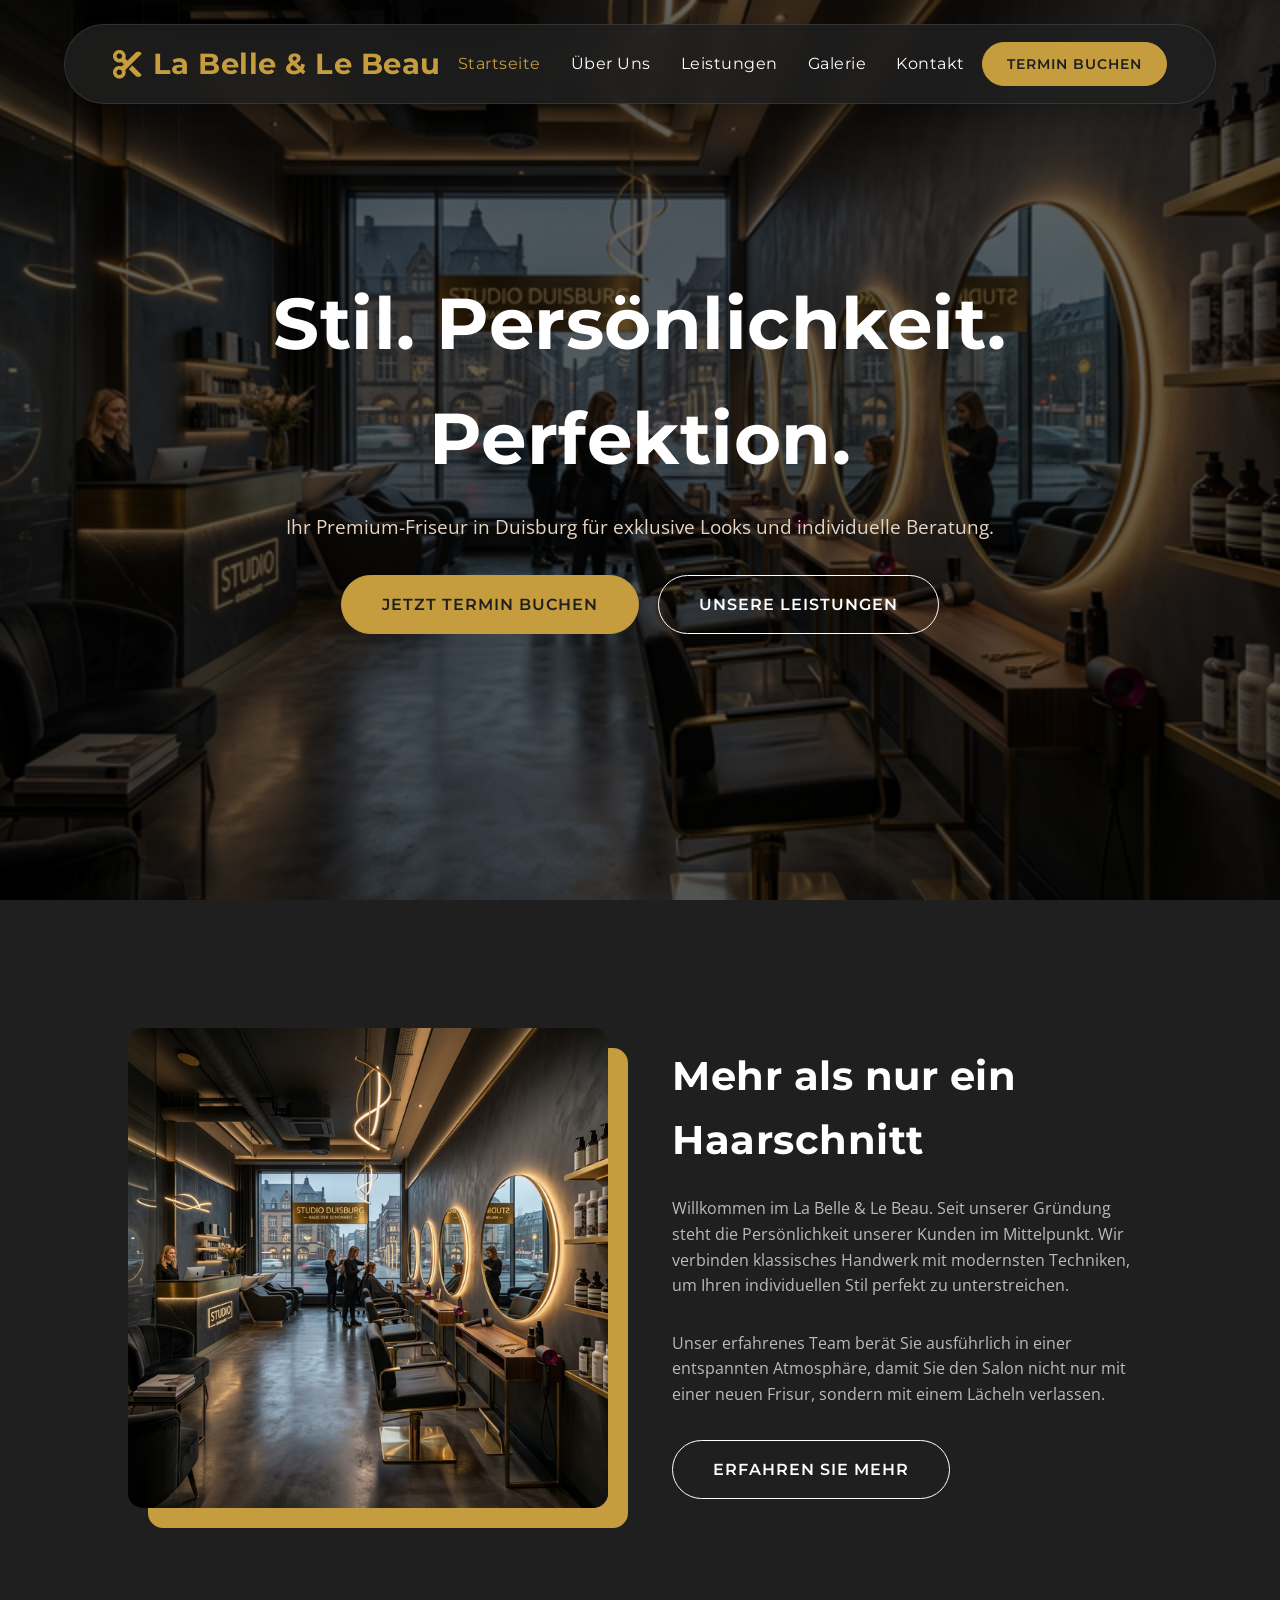
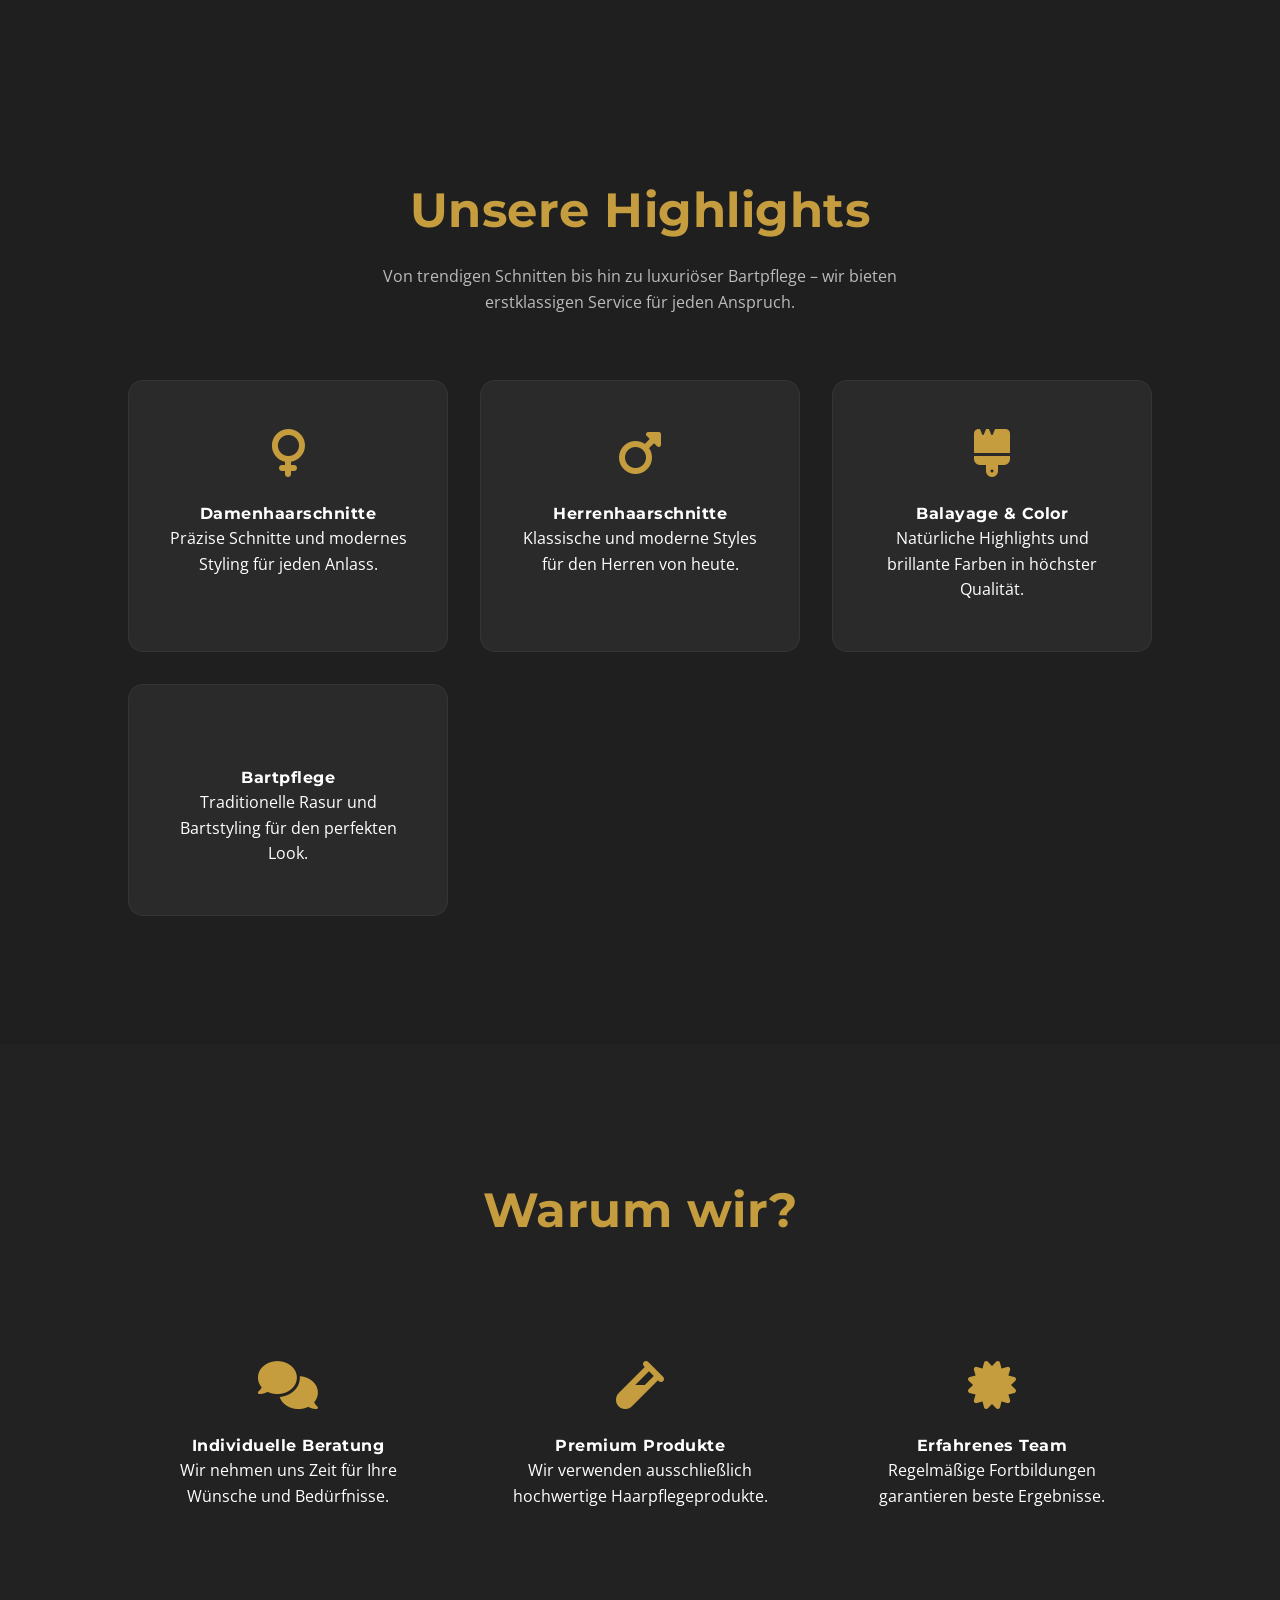
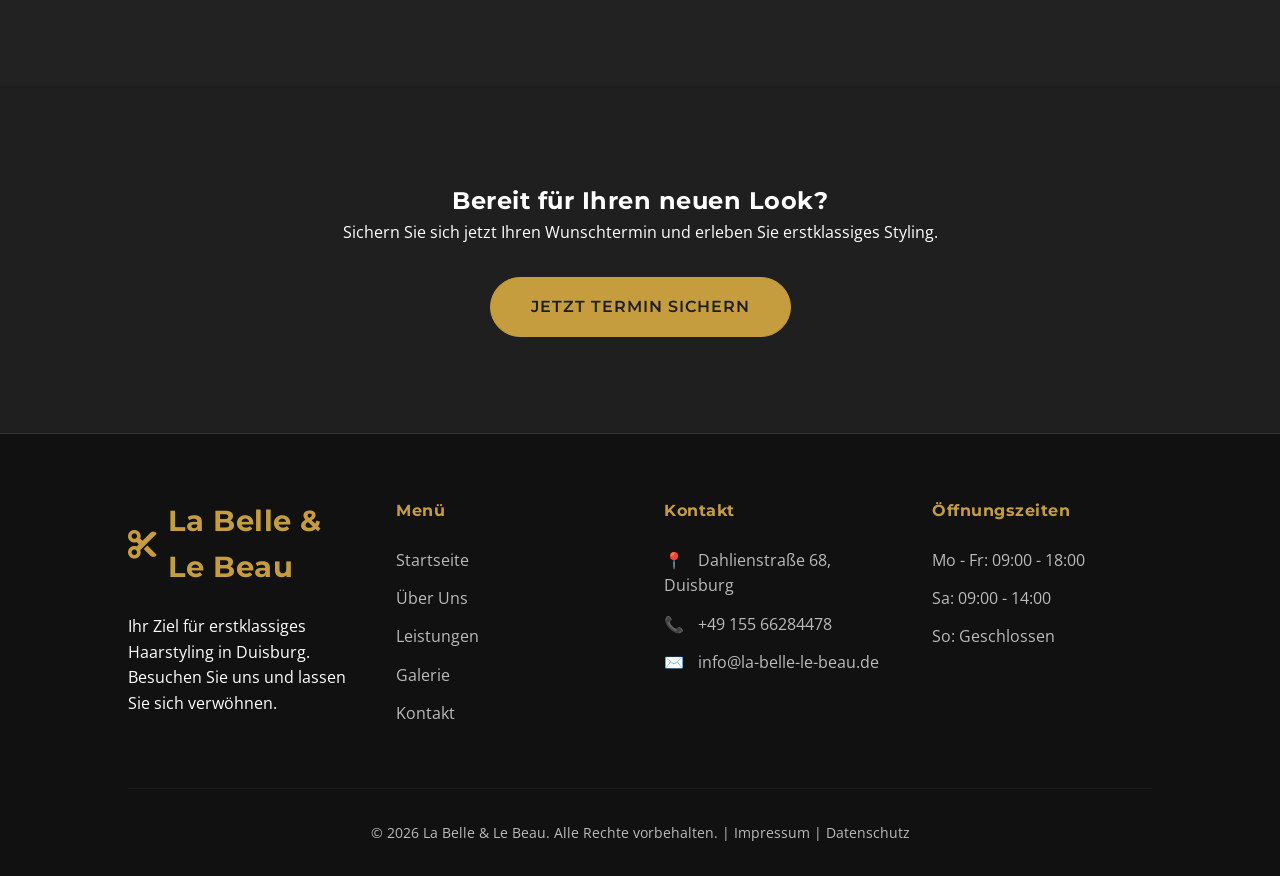
==== index.html @ 591a9e92 "Refactor: Update footer styling with golden emojis and site-wide consistency" ====
<!DOCTYPE html>
<html lang="de">

<head>
    <meta charset="UTF-8">
    <meta name="viewport" content="width=device-width, initial-scale=1.0">
    <meta name="description"
        content="Stilvoller Friseursalon in Duisburg. Damenhaarschnitte, Herrenstyling, Balayage und mehr. Vereinbaren Sie jetzt Ihren Termin!">
    <title>La Belle & Le Beau - Stil. Persönlichkeit. Perfektion. | Duisburg</title>

    <!-- Fonts -->
    <link rel="preconnect" href="https://fonts.googleapis.com">
    <link rel="preconnect" href="https://fonts.gstatic.com" crossorigin>
    <link
        href="https://fonts.googleapis.com/css2?family=Montserrat:wght@600;700&family=Open+Sans:wght@300;400;600&family=Playfair+Display:wght@700&display=swap"
        rel="stylesheet">

    <!-- Icons -->
    <link rel="stylesheet" href="https://cdnjs.cloudflare.com/ajax/libs/font-awesome/6.4.0/css/all.min.css">

    <!-- Styles -->
    <link rel="stylesheet" href="css/styles.css">
</head>

<body>

    <header>
        <div class="logo">
            <i class="fas fa-scissors"></i>
            <span>La Belle & Le Beau</span>
        </div>
        <nav>
            <ul>
                <li><a href="index.html" class="nav-link active">Startseite</a></li>
                <li><a href="ueber-uns.html" class="nav-link">Über Uns</a></li>
                <li><a href="leistungen.html" class="nav-link">Leistungen</a></li>
                <li><a href="galerie.html" class="nav-link">Galerie</a></li>
                <li><a href="kontakt.html" class="nav-link">Kontakt</a></li>
            </ul>
        </nav>
        <a href="kontakt.html" class="btn btn-gold" style="padding: 0.6rem 1.5rem; font-size: 0.9rem;">Termin buchen</a>
    </header>

    <main>
        <!-- Hero Section -->
        <section class="hero">
            <div class="hero-content">
                <h1>Stil. Persönlichkeit. Perfektion.</h1>
                <p>Ihr Premium-Friseur in Duisburg für exklusive Looks und individuelle Beratung.</p>
                <div class="hero-btns">
                    <a href="kontakt.html" class="btn btn-gold">Jetzt Termin buchen</a>
                    <a href="leistungen.html" class="btn btn-outline">Unsere Leistungen</a>
                </div>
            </div>
        </section>

        <!-- About Teaser -->
        <section class="about-section">
            <div class="about-teaser">
                <div class="about-img">
                    <img src="images/hero.png" alt="Salon Ambiente">
                </div>
                <div class="about-text">
                    <h3>Mehr als nur ein Haarschnitt</h3>
                    <p>Willkommen im La Belle & Le Beau. Seit unserer Gründung steht die Persönlichkeit unserer Kunden
                        im Mittelpunkt. Wir verbinden klassisches Handwerk mit modernsten Techniken, um Ihren
                        individuellen Stil perfekt zu unterstreichen.</p>
                    <p>Unser erfahrenes Team berät Sie ausführlich in einer entspannten Atmosphäre, damit Sie den Salon
                        nicht nur mit einer neuen Frisur, sondern mit einem Lächeln verlassen.</p>
                    <a href="ueber-uns.html" class="btn btn-outline" style="margin-left: 0;">Erfahren Sie mehr</a>
                </div>
            </div>
        </section>

        <!-- Highlights Section -->
        <section class="highlights">
            <div class="section-header">
                <h2>Unsere Highlights</h2>
                <p>Von trendigen Schnitten bis hin zu luxuriöser Bartpflege – wir bieten erstklassigen Service für jeden
                    Anspruch.</p>
            </div>
            <div class="highlights-grid">
                <div class="highlight-card">
                    <i class="fas fa-venus"></i>
                    <h4>Damenhaarschnitte</h4>
                    <p>Präzise Schnitte und modernes Styling für jeden Anlass.</p>
                </div>
                <div class="highlight-card">
                    <i class="fas fa-mars"></i>
                    <h4>Herrenhaarschnitte</h4>
                    <p>Klassische und moderne Styles für den Herren von heute.</p>
                </div>
                <div class="highlight-card">
                    <i class="fas fa-brush"></i>
                    <h4>Balayage & Color</h4>
                    <p>Natürliche Highlights und brillante Farben in höchster Qualität.</p>
                </div>
                <div class="highlight-card">
                    <i class="fas fa-razor"></i>
                    <h4>Bartpflege</h4>
                    <p>Traditionelle Rasur und Bartstyling für den perfekten Look.</p>
                </div>
            </div>
        </section>

        <!-- Why Us -->
        <section class="why-us" style="background-color: #222;">
            <div class="section-header">
                <h2>Warum wir?</h2>
            </div>
            <div class="highlights-grid">
                <div class="highlight-card" style="background: transparent; border: none;">
                    <i class="fas fa-comments"></i>
                    <h4>Individuelle Beratung</h4>
                    <p>Wir nehmen uns Zeit für Ihre Wünsche und Bedürfnisse.</p>
                </div>
                <div class="highlight-card" style="background: transparent; border: none;">
                    <i class="fas fa-vial"></i>
                    <h4>Premium Produkte</h4>
                    <p>Wir verwenden ausschließlich hochwertige Haarpflegeprodukte.</p>
                </div>
                <div class="highlight-card" style="background: transparent; border: none;">
                    <i class="fas fa-certificate"></i>
                    <h4>Erfahrenes Team</h4>
                    <p>Regelmäßige Fortbildungen garantieren beste Ergebnisse.</p>
                </div>
            </div>
        </section>

        <!-- CTA Section -->
        <section class="cta-section">
            <h2>Bereit für Ihren neuen Look?</h2>
            <p style="margin-bottom: 2rem;">Sichern Sie sich jetzt Ihren Wunschtermin und erleben Sie erstklassiges
                Styling.</p>
            <a href="kontakt.html" class="btn btn-gold">Jetzt Termin sichern</a>
        </section>
    </main>

    <footer>
        <div class="footer-content">
            <div class="footer-col">
                <div class="logo" style="margin-bottom: 1.5rem;">
                    <i class="fas fa-scissors"></i>
                    <span>La Belle & Le Beau</span>
                </div>
                <p>Ihr Ziel für erstklassiges Haarstyling in Duisburg. Besuchen Sie uns und lassen Sie sich verwöhnen.
                </p>
            </div>
            <div class="footer-col">
                <h4>Menü</h4>
                <ul>
                    <li><a href="index.html">Startseite</a></li>
                    <li><a href="ueber-uns.html">Über Uns</a></li>
                    <li><a href="leistungen.html">Leistungen</a></li>
                    <li><a href="galerie.html">Galerie</a></li>
                    <li><a href="kontakt.html">Kontakt</a></li>
                </ul>
            </div>
            <div class="footer-col">
                <h4>Kontakt</h4>
                <ul>
                    <li><span style="color: var(--accent-gold); margin-right: 10px;">📍</span> Dahlienstraße 68,
                        Duisburg</li>
                    <li><span style="color: var(--accent-gold); margin-right: 10px;">📞</span> +49 155 66284478</li>
                    <li><span style="color: var(--accent-gold); margin-right: 10px;">✉️</span> info@la-belle-le-beau.de
                    </li>
                </ul>
            </div>
            <div class="footer-col">
                <h4>Öffnungszeiten</h4>
                <ul>
                    <li>Mo - Fr: 09:00 - 18:00</li>
                    <li>Sa: 09:00 - 14:00</li>
                    <li>So: Geschlossen</li>
                </ul>
            </div>
        </div>
        <div class="footer-bottom">
            <p>&copy; 2026 La Belle & Le Beau. Alle Rechte vorbehalten. | <a href="impressum.html">Impressum</a> | <a
                    href="datenschutz.html">Datenschutz</a></p>
        </div>
    </footer>

</body>

</html>
---- css/styles.css ----
@import url('https://fonts.googleapis.com/css2?family=Montserrat:wght@600;700&family=Open+Sans:wght@300;400;600&family=Playfair+Display:wght@700&display=swap');

:root {
    --primary-bg: #1f1f1f;
    --card-bg: #2a2a2a;
    --accent-gold: #c59d3f;
    --accent-gold-light: #e6d5c3;
    --gold-gradient: linear-gradient(135deg, #c59d3f, #e6d5c3);
    --text-white: #ffffff;
    --text-beige: #e6d5c3;
    --text-dark: #1f1f1f;
    --text-gray: #bbb;
    --serif-font: 'Playfair Display', serif;
    --sans-font: 'Montserrat', sans-serif;
    --body-font: 'Open Sans', sans-serif;
    --transition: all 0.35s ease;
}

body {
    font-family: var(--body-font);
    background-color: var(--primary-bg);
    color: var(--text-white);
    line-height: 1.6;
    overflow-x: hidden;
}

.highlight {
    color: var(--accent-gold);
}

h1,
h2,
h3,
h4,
.nav-link,
.btn,
.logo {
    font-family: var(--sans-font);
    letter-spacing: 0.5px;
}

* {
    margin: 0;
    padding: 0;
    box-sizing: border-box;
}

a {
    text-decoration: none;
    color: inherit;
    transition: var(--transition);
}

ul {
    list-style: none;
}

/* Header & Nav */
header {
    position: fixed;
    top: 1.5rem;
    left: 50%;
    transform: translateX(-50%);
    width: 90%;
    max-width: 1200px;
    background: rgba(31, 31, 31, 0.85);
    backdrop-filter: blur(12px);
    -webkit-backdrop-filter: blur(12px);
    padding: 1rem 3rem;
    border-radius: 100px;
    display: flex;
    justify-content: space-between;
    align-items: center;
    z-index: 1000;
    border: 1px solid rgba(255, 255, 255, 0.1);
    box-shadow: 0 10px 30px rgba(0, 0, 0, 0.3);
    transition: var(--transition);
}

.logo {
    font-size: 1.8rem;
    font-weight: 700;
    color: var(--accent-gold);
    display: flex;
    align-items: center;
    gap: 10px;
}

nav ul {
    display: flex;
    gap: 30px;
}

nav ul li a:hover {
    color: var(--accent-gold);
}

.nav-link.active {
    color: var(--accent-gold);
}

/* Hero Section */
.hero {
    height: 100vh;
    background: linear-gradient(rgba(0, 0, 0, 0.6), rgba(0, 0, 0, 0.6)), url('../images/hero.png');
    background-size: cover;
    background-position: center;
    display: flex;
    align-items: center;
    justify-content: center;
    text-align: center;
    padding: 0 5%;
}

.hero-content h1 {
    font-size: 4.5rem;
    margin-bottom: 1rem;
    animation: fadeInUp 1s ease;
}

.hero-content p {
    font-size: 1.2rem;
    color: var(--accent-gold-light);
    margin-bottom: 2rem;
    animation: fadeInUp 1.2s ease;
}

.btn {
    display: inline-block;
    padding: 1rem 2.5rem;
    border-radius: 50px;
    font-weight: 600;
    text-transform: uppercase;
    letter-spacing: 1px;
    cursor: pointer;
    transition: var(--transition);
}

.btn-gold {
    background-color: var(--accent-gold);
    color: var(--primary-bg);
    border: 1px solid var(--accent-gold);
}

.btn-gold:hover {
    background-color: transparent;
    color: var(--accent-gold);
}

.btn-outline {
    border: 1px solid var(--text-white);
    color: var(--text-white);
    margin-left: 15px;
}

.btn-outline:hover {
    border-color: var(--accent-gold);
    color: var(--accent-gold);
}

/* Section General */
section {
    padding: 8rem 10%;
}

.section-header {
    text-align: center;
    margin-bottom: 4rem;
}

.section-header h2 {
    font-size: 3rem;
    color: var(--accent-gold);
    margin-bottom: 1rem;
}

.section-header p {
    color: var(--text-gray);
    max-width: 600px;
    margin: 0 auto;
}

/* About Teaser */
.about-teaser {
    display: flex;
    gap: 4rem;
    align-items: center;
}

.about-text {
    flex: 1;
}

.about-text h3 {
    font-size: 2.5rem;
    margin-bottom: 1.5rem;
}

.about-text p {
    color: var(--text-gray);
    margin-bottom: 2rem;
}

.about-img {
    flex: 1;
    position: relative;
}

.about-img img {
    width: 100%;
    border-radius: 15px;
    box-shadow: 20px 20px 0 var(--accent-gold);
}

/* Highlights Grid */
.highlights-grid {
    display: grid;
    grid-template-columns: repeat(auto-fit, minmax(250px, 1fr));
    gap: 2rem;
}

.highlight-card {
    background: var(--card-bg);
    padding: 3rem 2rem;
    text-align: center;
    border-radius: 15px;
    border: 1px solid rgba(255, 255, 255, 0.05);
    transition: var(--transition);
}

.highlight-card:hover {
    border-color: var(--accent-gold);
    transform: translateY(-10px);
}

.highlight-card i {
    font-size: 3rem;
    color: var(--accent-gold);
    margin-bottom: 1.5rem;
}

/* CTA Section */
.cta-section {
    background: linear-gradient(rgba(0, 0, 0, 0.7), rgba(0, 0, 0, 0.7)), url('../images/cta-bg.png');
    background-attachment: fixed;
    background-size: cover;
    background-position: center;
    text-align: center;
    padding: 6rem 10%;
}

/* Footer */
footer {
    padding: 4rem 10% 2rem;
    background-color: #111;
    border-top: 1px solid #333;
}

.footer-content {
    display: grid;
    grid-template-columns: repeat(auto-fit, minmax(200px, 1fr));
    gap: 3rem;
    margin-bottom: 3rem;
}

.footer-col h4 {
    color: var(--accent-gold);
    margin-bottom: 1.5rem;
}

.footer-col ul li {
    margin-bottom: 0.8rem;
    color: var(--text-gray);
}

.footer-bottom {
    text-align: center;
    padding-top: 2rem;
    border-top: 1px solid rgba(255, 255, 255, 0.05);
    color: var(--text-gray);
    font-size: 0.9rem;
}

/* Team Section */
.team-grid {
    display: grid;
    grid-template-columns: repeat(3, 1fr);
    gap: 3rem;
    margin-top: 3rem;
}

.team-card {
    text-align: center;
}

.team-card img {
    width: 250px;
    height: 250px;
    object-fit: cover;
    border-radius: 50%;
    border: 3px solid var(--accent-gold);
    margin-bottom: 1.5rem;
    transition: var(--transition);
}

.team-card:hover img {
    transform: scale(1.05);
}

.team-card h4 {
    font-size: 1.5rem;
    margin-bottom: 0.5rem;
}

.team-card p {
    color: var(--accent-gold);
    font-weight: 600;
    margin-bottom: 1rem;
}

/* Services & Pricing */
.services-container {
    display: flex;
    flex-direction: column;
    gap: 4rem;
}

.service-category {
    padding: 3rem;
    border-radius: 20px;
    background: transparent;
}

.category-title {
    display: flex;
    align-items: center;
    gap: 15px;
    margin-bottom: 2rem;
    color: var(--accent-gold);
}

.category-title i {
    font-size: 2rem;
}

.service-card {
    display: flex;
    justify-content: space-between;
    align-items: center;
    background: var(--card-bg);
    padding: 22px 25px;
    border-radius: 14px;
    margin-bottom: 18px;
    transition: var(--transition);
    border: 1px solid rgba(255, 255, 255, 0.05);
    position: relative;
    overflow: hidden;
}

.service-card::before {
    content: "";
    position: absolute;
    left: 0;
    top: 0;
    height: 100%;
    width: 4px;
    background: linear-gradient(180deg, var(--accent-gold), var(--accent-gold-light));
}

.service-card:hover {
    transform: translateY(-4px);
    box-shadow: 0 10px 30px rgba(197, 157, 63, 0.15);
    border: 1px solid var(--accent-gold);
}

.service-info h3 {
    margin: 0;
    font-size: 1.15rem;
    font-family: var(--sans-font);
    color: var(--text-white);
}

.service-info p {
    margin: 6px 0 0;
    font-size: 0.9rem;
    color: var(--text-gray);
}

.service-price {
    font-size: 15px;
    font-weight: bold;
    color: var(--text-dark);
    background: var(--gold-gradient);
    padding: 10px 18px;
    border-radius: 30px;
    box-shadow: 0 4px 15px rgba(197, 157, 63, 0.3);
    min-width: 90px;
    text-align: center;
    font-family: var(--sans-font);
}

/* Gallery Section */
.gallery-grid {
    display: grid;
    grid-template-columns: repeat(auto-fit, minmax(300px, 1fr));
    gap: 1.5rem;
}

.gallery-item {
    position: relative;
    overflow: hidden;
    border-radius: 15px;
    height: 400px;
}

.gallery-item img {
    width: 100%;
    height: 100%;
    object-fit: cover;
    transition: var(--transition);
}

.gallery-overlay {
    position: absolute;
    top: 0;
    left: 0;
    width: 100%;
    height: 100%;
    background: rgba(0, 0, 0, 0.7);
    display: flex;
    flex-direction: column;
    align-items: center;
    justify-content: center;
    opacity: 0;
    transition: var(--transition);
    padding: 2rem;
    text-align: center;
}

.gallery-item:hover .gallery-overlay {
    opacity: 1;
}

.gallery-item:hover img {
    transform: scale(1.1);
}

.gallery-overlay h4 {
    color: var(--accent-gold);
    margin-bottom: 0.5rem;
}

/* Contact Section */
.contact-container {
    display: grid;
    grid-template-columns: 1fr 1.5fr;
    gap: 4rem;
}

.contact-info-col {
    display: flex;
    flex-direction: column;
    gap: 2rem;
}

.info-item {
    display: flex;
    gap: 20px;
    align-items: flex-start;
}

.info-item i {
    font-size: 1.5rem;
    color: var(--accent-gold);
    margin-top: 5px;
}

.contact-form {
    background: #1e1e1e;
    padding: 3rem;
    border-radius: 20px;
}

.form-group {
    margin-bottom: 1.5rem;
}

.form-group label {
    display: block;
    margin-bottom: 0.5rem;
    color: var(--text-gray);
}

.form-group input,
.form-group select,
.form-group textarea {
    width: 100%;
    padding: 1rem;
    background: #252525;
    border: 1px solid #333;
    border-radius: 8px;
    color: var(--text-white);
    font-family: inherit;
    transition: var(--transition);
}

.form-group input:focus,
.form-group select:focus,
.form-group textarea:focus {
    outline: none;
    border-color: var(--accent-gold);
}

/* Animations */
@keyframes fadeInUp {
    from {
        opacity: 0;
        transform: translateY(30px);
    }

    to {
        opacity: 1;
        transform: translateY(0);
    }
}

/* Responsive */
@media (max-width: 768px) {
    .hero-content h1 {
        font-size: 3rem;
    }

    .about-teaser {
        flex-direction: column;
    }

    nav {
        display: none;
        /* Mobile menu needed later */
    }

    .team-grid {
        grid-template-columns: 1fr;
        gap: 2rem;
    }
}
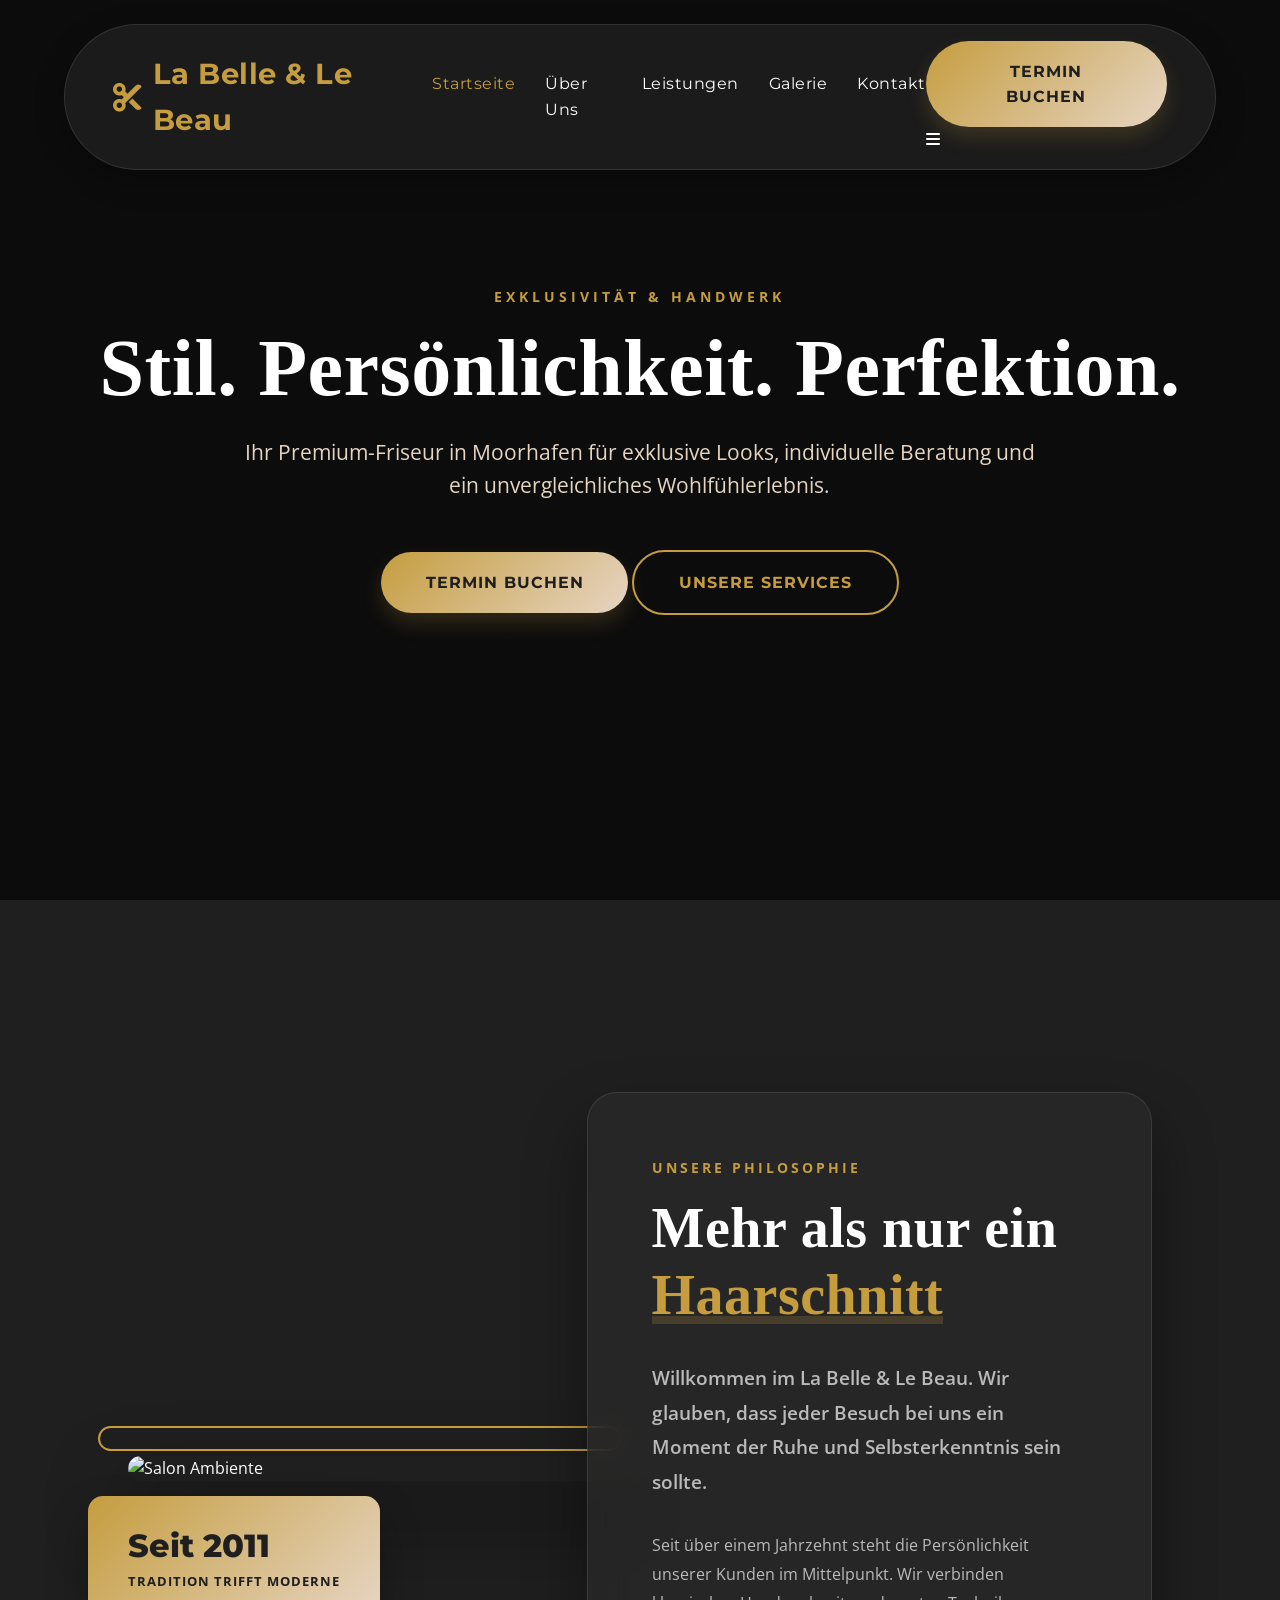
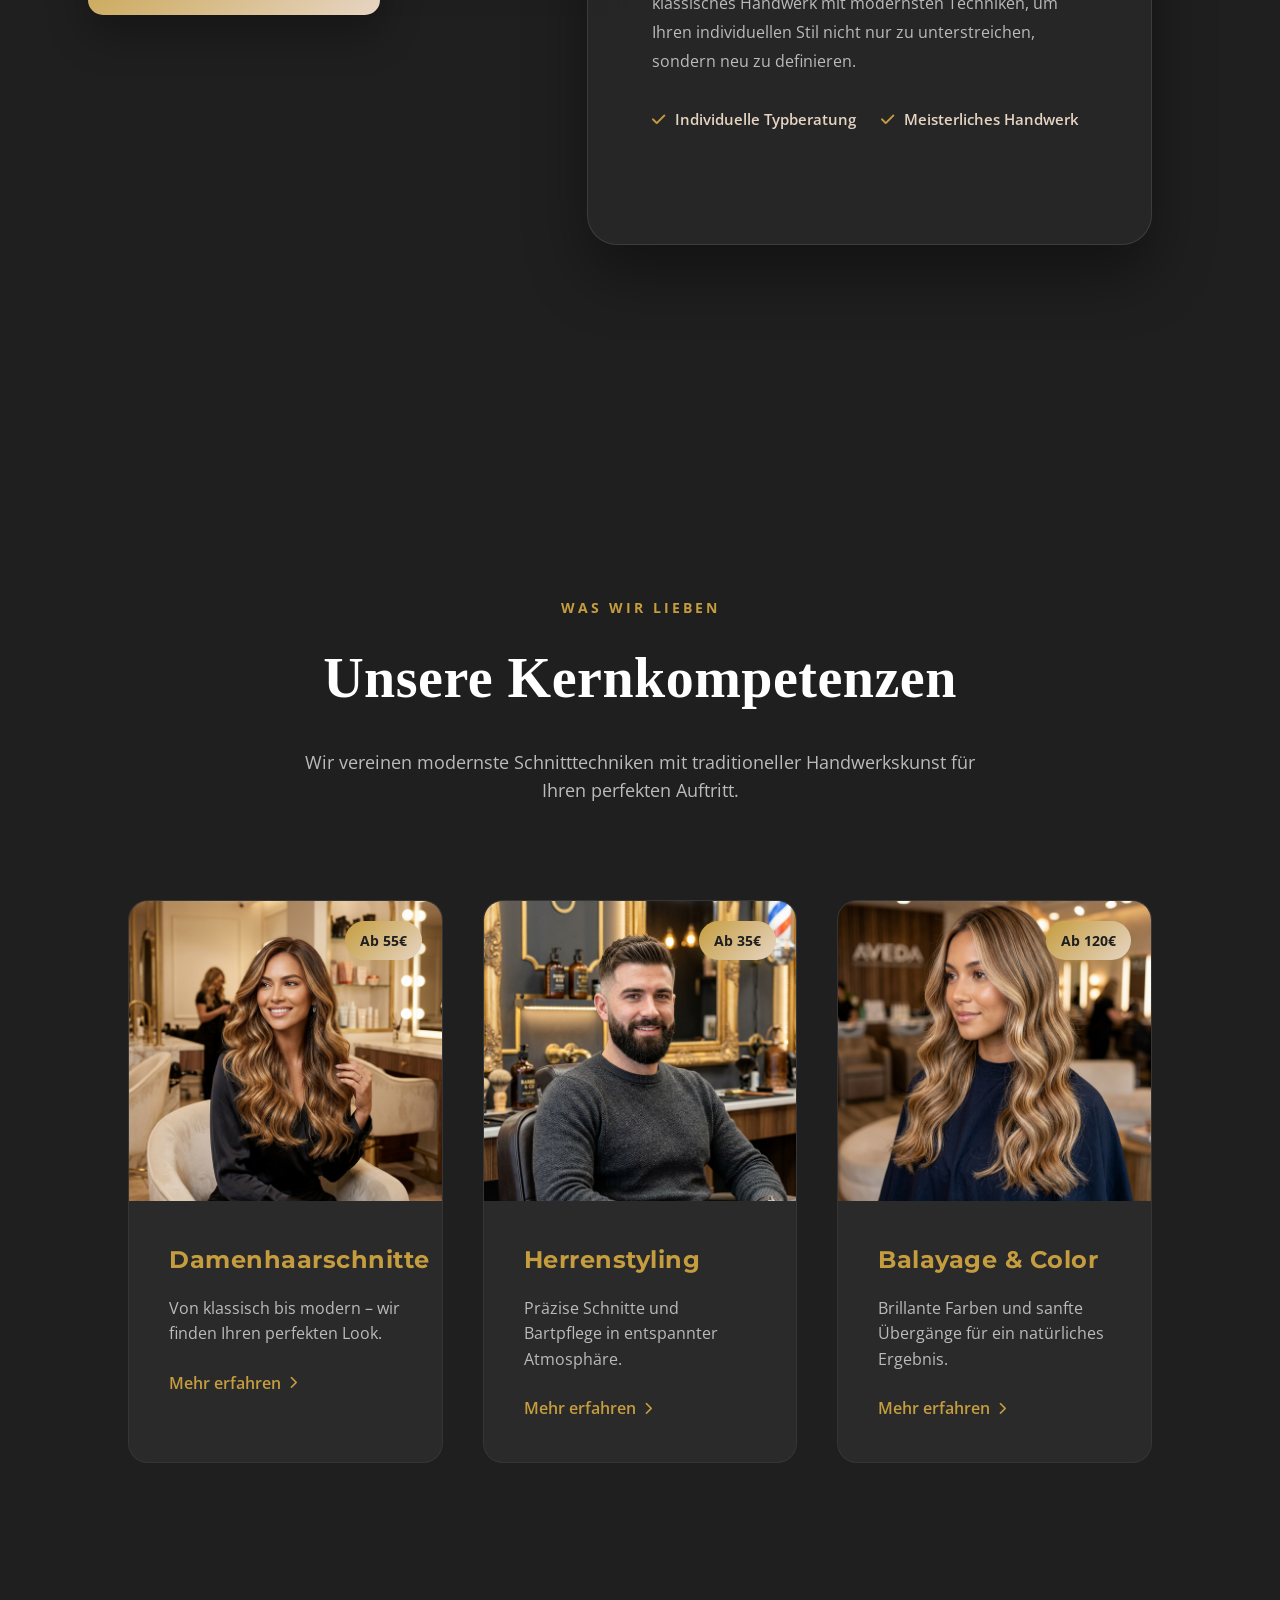
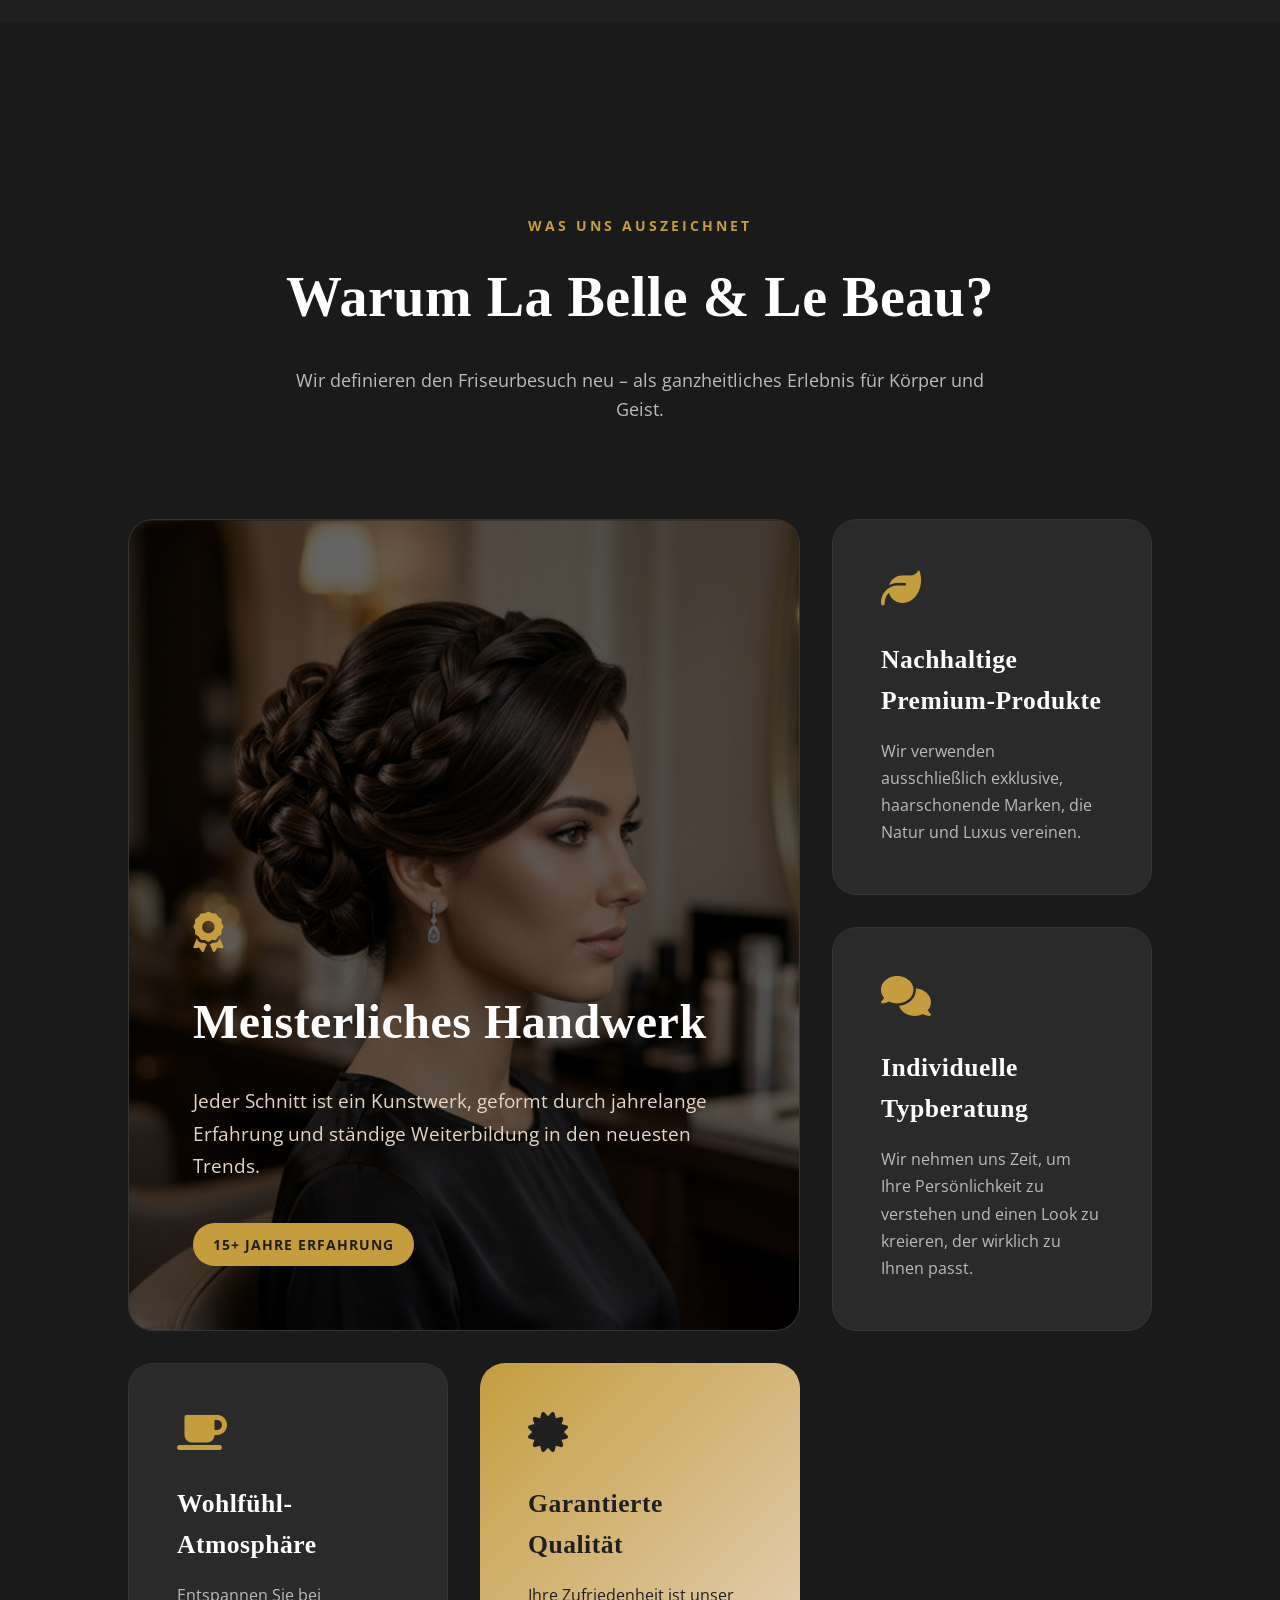
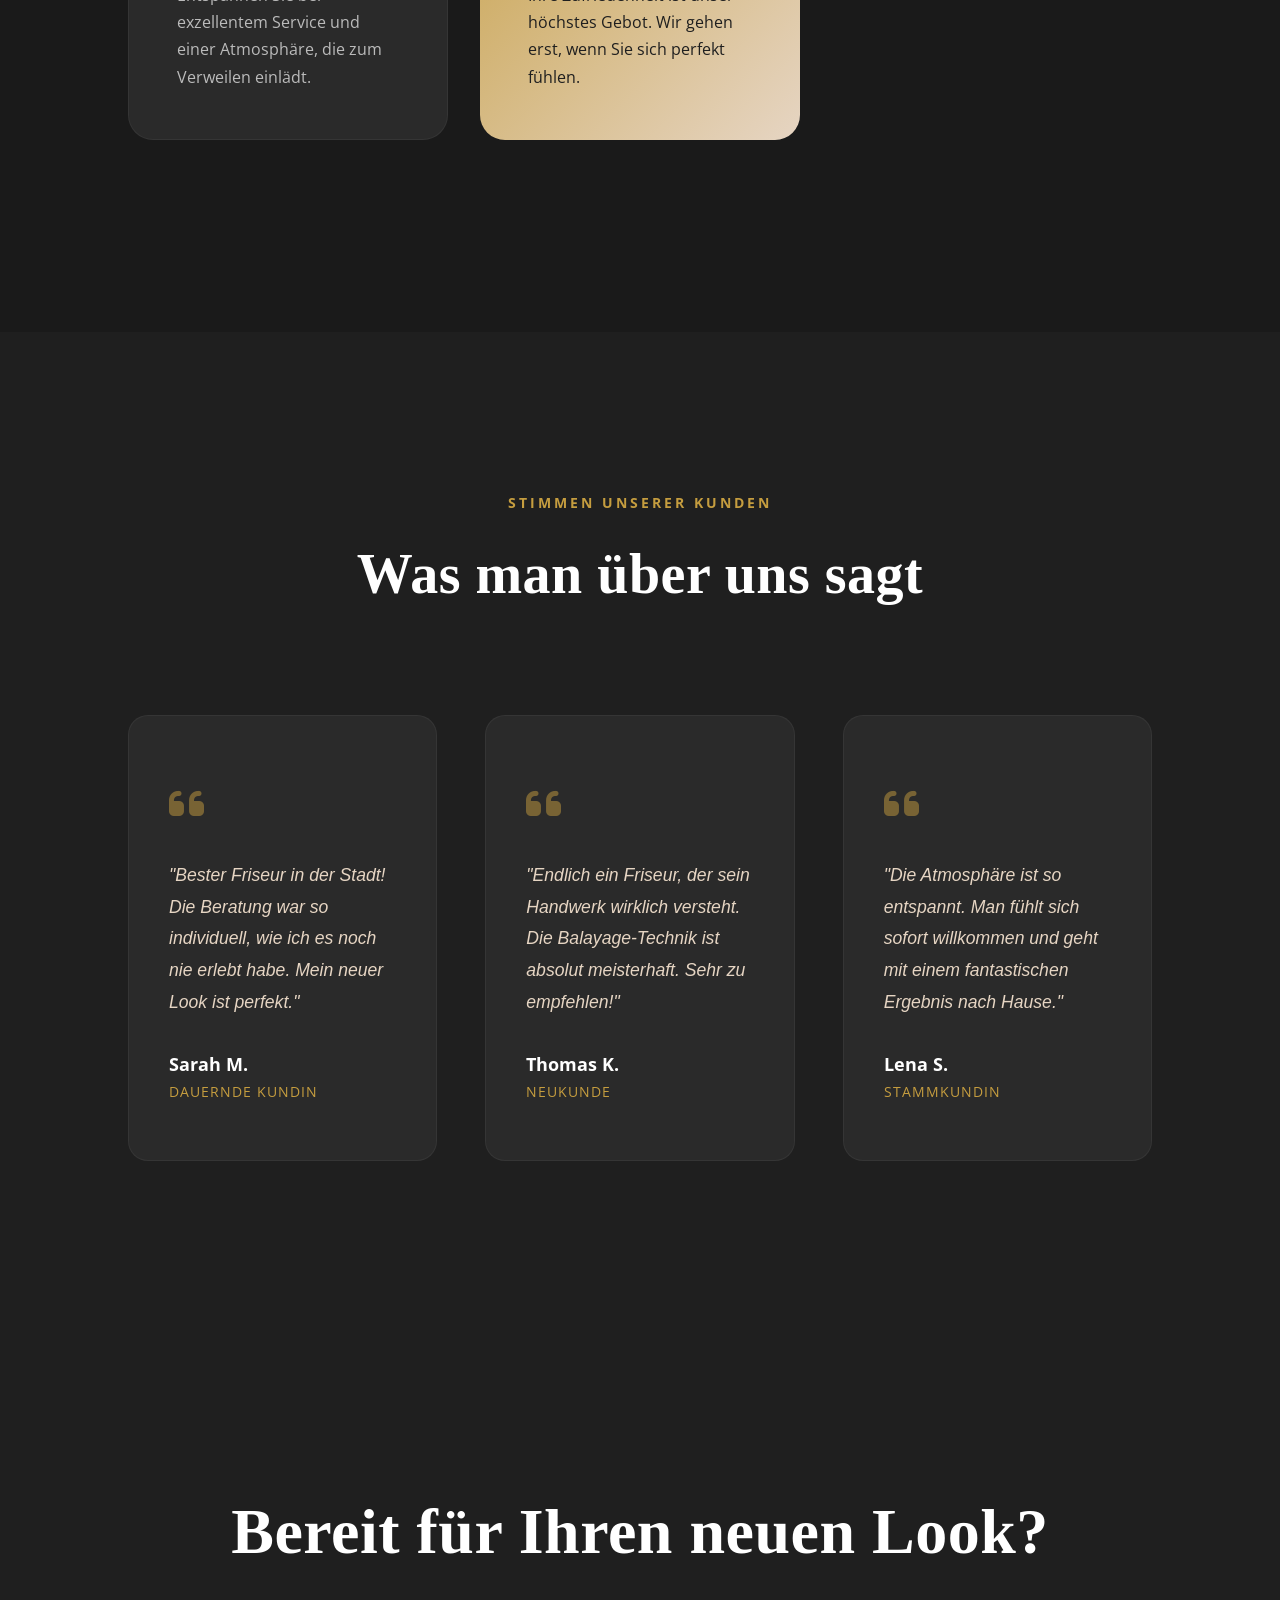
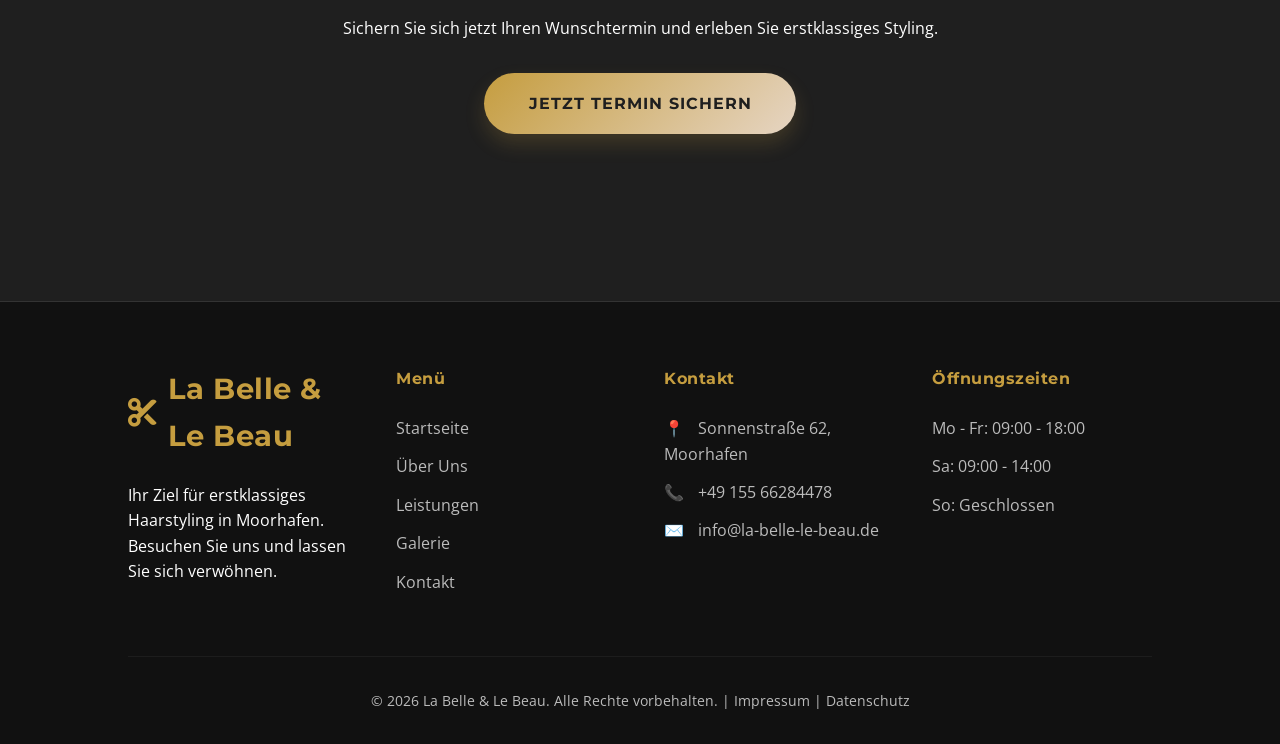
==== commit 4eb47b1d: "Creative contact redesign, comprehensive mobile optimization, and new hero images for gallery and co" ====
--- a/index.html
+++ b/index.html
@@ -1,12 +1,12 @@
-<!DOCTYPE html>
+﻿<!DOCTYPE html>
 <html lang="de">
 
 <head>
     <meta charset="UTF-8">
     <meta name="viewport" content="width=device-width, initial-scale=1.0">
     <meta name="description"
-        content="Stilvoller Friseursalon in Duisburg. Damenhaarschnitte, Herrenstyling, Balayage und mehr. Vereinbaren Sie jetzt Ihren Termin!">
-    <title>La Belle & Le Beau - Stil. Persönlichkeit. Perfektion. | Duisburg</title>
+        content="Stilvoller Friseursalon in Moorhafen. Damenhaarschnitte, Herrenstyling, Balayage und mehr. Vereinbaren Sie jetzt Ihren Termin!">
+    <title>La Belle & Le Beau - Stil. Persönlichkeit. Perfektion. | Moorhafen</title>
 
     <!-- Fonts -->
     <link rel="preconnect" href="https://fonts.googleapis.com">
@@ -20,6 +20,7 @@
 
     <!-- Styles -->
     <link rel="stylesheet" href="css/styles.css">
+    <link rel="icon" type="image/png" href="favicon.png">
 </head>
 
 <body>
@@ -29,7 +30,7 @@
             <i class="fas fa-scissors"></i>
             <span>La Belle & Le Beau</span>
         </div>
-        <nav>
+        <nav id="navMenu">
             <ul>
                 <li><a href="index.html" class="nav-link active">Startseite</a></li>
                 <li><a href="ueber-uns.html" class="nav-link">Über Uns</a></li>
@@ -38,91 +39,211 @@
                 <li><a href="kontakt.html" class="nav-link">Kontakt</a></li>
             </ul>
         </nav>
-        <a href="kontakt.html" class="btn btn-gold" style="padding: 0.6rem 1.5rem; font-size: 0.9rem;">Termin buchen</a>
+        <div class="nav-right">
+            <a href="kontakt.html" class="btn btn-gold btn-header">Termin buchen</a>
+            <div class="nav-toggle" id="navToggle">
+                <i class="fas fa-bars"></i>
+            </div>
+        </div>
     </header>
 
     <main>
-        <!-- Hero Section -->
         <section class="hero">
             <div class="hero-content">
+                <span class="hero-tagline">Exklusivität & Handwerk</span>
                 <h1>Stil. Persönlichkeit. Perfektion.</h1>
-                <p>Ihr Premium-Friseur in Duisburg für exklusive Looks und individuelle Beratung.</p>
+                <p>Ihr Premium-Friseur in Moorhafen für exklusive Looks, individuelle Beratung und ein unvergleichliches
+                    Wohlfühlerlebnis.</p>
                 <div class="hero-btns">
-                    <a href="kontakt.html" class="btn btn-gold">Jetzt Termin buchen</a>
-                    <a href="leistungen.html" class="btn btn-outline">Unsere Leistungen</a>
-                </div>
-            </div>
-        </section>
-
-        <!-- About Teaser -->
-        <section class="about-section">
-            <div class="about-teaser">
-                <div class="about-img">
-                    <img src="images/hero.png" alt="Salon Ambiente">
-                </div>
-                <div class="about-text">
-                    <h3>Mehr als nur ein Haarschnitt</h3>
-                    <p>Willkommen im La Belle & Le Beau. Seit unserer Gründung steht die Persönlichkeit unserer Kunden
-                        im Mittelpunkt. Wir verbinden klassisches Handwerk mit modernsten Techniken, um Ihren
-                        individuellen Stil perfekt zu unterstreichen.</p>
-                    <p>Unser erfahrenes Team berät Sie ausführlich in einer entspannten Atmosphäre, damit Sie den Salon
-                        nicht nur mit einer neuen Frisur, sondern mit einem Lächeln verlassen.</p>
-                    <a href="ueber-uns.html" class="btn btn-outline" style="margin-left: 0;">Erfahren Sie mehr</a>
-                </div>
-            </div>
-        </section>
-
-        <!-- Highlights Section -->
-        <section class="highlights">
+                    <a href="kontakt.html" class="btn btn-gold">Termin buchen</a>
+                    <a href="leistungen.html" class="btn btn-outline">Unsere Services</a>
+                </div>
+            </div>
+        </section>
+
+        <!-- Creative About Section -->
+        <section class="about-creative">
+            <div class="about-container">
+                <div class="about-image-wrapper">
+                    <div class="about-img-main">
+                        <img src="images/hero-main.png" alt="Salon Ambiente">
+                        <div class="about-img-deco"></div>
+                    </div>
+                    <div class="about-experience">
+                        <span class="year">Seit 2011</span>
+                        <span class="label">Tradition trifft Moderne</span>
+                    </div>
+                </div>
+                <div class="about-content-box">
+                    <span class="section-tagline">Unsere Philosophie</span>
+                    <h2 class="creative-title">Mehr als nur ein <span class="highlight-text">Haarschnitt</span></h2>
+                    <p class="lead-text">Willkommen im La Belle & Le Beau. Wir glauben, dass jeder Besuch bei uns ein
+                        Moment der Ruhe und Selbsterkenntnis sein sollte.</p>
+                    <p>Seit über einem Jahrzehnt steht die Persönlichkeit unserer Kunden im Mittelpunkt. Wir verbinden
+                        klassisches Handwerk mit modernsten Techniken, um Ihren individuellen Stil nicht nur zu
+                        unterstreichen, sondern neu zu definieren.</p>
+                    <div class="about-features">
+                        <div class="feature">
+                            <i class="fas fa-check"></i>
+                            <span>Individuelle Typberatung</span>
+                        </div>
+                        <div class="feature">
+                            <i class="fas fa-check"></i>
+                            <span>Meisterliches Handwerk</span>
+                        </div>
+                    </div>
+                    <a href=""></a>
+                </div>
+            </div>
+        </section>
+
+        <!-- Showcase Section -->
+        <section class="showcase">
             <div class="section-header">
-                <h2>Unsere Highlights</h2>
-                <p>Von trendigen Schnitten bis hin zu luxuriöser Bartpflege – wir bieten erstklassigen Service für jeden
-                    Anspruch.</p>
-            </div>
-            <div class="highlights-grid">
-                <div class="highlight-card">
-                    <i class="fas fa-venus"></i>
-                    <h4>Damenhaarschnitte</h4>
-                    <p>Präzise Schnitte und modernes Styling für jeden Anlass.</p>
-                </div>
-                <div class="highlight-card">
-                    <i class="fas fa-mars"></i>
-                    <h4>Herrenhaarschnitte</h4>
-                    <p>Klassische und moderne Styles für den Herren von heute.</p>
-                </div>
-                <div class="highlight-card">
-                    <i class="fas fa-brush"></i>
-                    <h4>Balayage & Color</h4>
-                    <p>Natürliche Highlights und brillante Farben in höchster Qualität.</p>
-                </div>
-                <div class="highlight-card">
-                    <i class="fas fa-razor"></i>
-                    <h4>Bartpflege</h4>
-                    <p>Traditionelle Rasur und Bartstyling für den perfekten Look.</p>
-                </div>
-            </div>
-        </section>
-
-        <!-- Why Us -->
-        <section class="why-us" style="background-color: #222;">
+                <span class="section-tagline">Was wir lieben</span>
+                <h2>Unsere Kernkompetenzen</h2>
+                <p>Wir vereinen modernste Schnitttechniken mit traditioneller Handwerkskunst für Ihren perfekten
+                    Auftritt.</p>
+            </div>
+            <div class="showcase-grid">
+                <div class="showcase-card">
+                    <div class="showcase-img">
+                        <img src="images/women-style.png" alt="Damenstyling">
+                        <div class="showcase-overlay">
+                            <span>Ab 55€</span>
+                        </div>
+                    </div>
+                    <div class="showcase-info">
+                        <h4>Damenhaarschnitte</h4>
+                        <p>Von klassisch bis modern – wir finden Ihren perfekten Look.</p>
+                        <a href="leistungen.html?service=damen" class="text-link">Mehr erfahren <i
+                                class="fas fa-chevron-right"></i></a>
+                    </div>
+                </div>
+                <div class="showcase-card">
+                    <div class="showcase-img">
+                        <img src="images/men-style.png" alt="Herrenstyling">
+                        <div class="showcase-overlay">
+                            <span>Ab 35€</span>
+                        </div>
+                    </div>
+                    <div class="showcase-info">
+                        <h4>Herrenstyling</h4>
+                        <p>Präzise Schnitte und Bartpflege in entspannter Atmosphäre.</p>
+                        <a href="leistungen.html?service=herren" class="text-link">Mehr erfahren <i
+                                class="fas fa-chevron-right"></i></a>
+                    </div>
+                </div>
+                <div class="showcase-card">
+                    <div class="showcase-img">
+                        <img src="images/balayage-final.png" alt="Coloration">
+                        <div class="showcase-overlay">
+                            <span>Ab 120€</span>
+                        </div>
+                    </div>
+                    <div class="showcase-info">
+                        <h4>Balayage & Color</h4>
+                        <p>Brillante Farben und sanfte Übergänge für ein natürliches Ergebnis.</p>
+                        <a href="leistungen.html?service=damen" class="text-link">Mehr erfahren <i
+                                class="fas fa-chevron-right"></i></a>
+                    </div>
+                </div>
+            </div>
+        </section>
+
+        <!-- Premium Experience Section (Merged & Creative) -->
+        <section class="premium-experience">
             <div class="section-header">
-                <h2>Warum wir?</h2>
-            </div>
-            <div class="highlights-grid">
-                <div class="highlight-card" style="background: transparent; border: none;">
-                    <i class="fas fa-comments"></i>
-                    <h4>Individuelle Beratung</h4>
-                    <p>Wir nehmen uns Zeit für Ihre Wünsche und Bedürfnisse.</p>
-                </div>
-                <div class="highlight-card" style="background: transparent; border: none;">
-                    <i class="fas fa-vial"></i>
-                    <h4>Premium Produkte</h4>
-                    <p>Wir verwenden ausschließlich hochwertige Haarpflegeprodukte.</p>
-                </div>
-                <div class="highlight-card" style="background: transparent; border: none;">
-                    <i class="fas fa-certificate"></i>
-                    <h4>Erfahrenes Team</h4>
-                    <p>Regelmäßige Fortbildungen garantieren beste Ergebnisse.</p>
+                <span class="section-tagline">Was uns auszeichnet</span>
+                <h2>Warum La Belle & Le Beau?</h2>
+                <p>Wir definieren den Friseurbesuch neu – als ganzheitliches Erlebnis für Körper und Geist.</p>
+            </div>
+            <div class="experience-grid">
+                <div class="experience-card card-large">
+                    <div class="card-bg-img" style="background-image: url('images/perfektion-new.png');"></div>
+                    <div class="card-content">
+                        <i class="fas fa-award"></i>
+                        <h4>Meisterliches Handwerk</h4>
+                        <p>Jeder Schnitt ist ein Kunstwerk, geformt durch jahrelange Erfahrung und ständige
+                            Weiterbildung in den neuesten Trends.</p>
+                        <div class="card-footer">
+                            <span class="badge">15+ Jahre Erfahrung</span>
+                        </div>
+                    </div>
+                </div>
+                <div class="experience-card">
+                    <div class="card-content">
+                        <i class="fas fa-leaf"></i>
+                        <h4>Nachhaltige Premium-Produkte</h4>
+                        <p>Wir verwenden ausschließlich exklusive, haarschonende Marken, die Natur und Luxus vereinen.
+                        </p>
+                    </div>
+                </div>
+                <div class="experience-card">
+                    <div class="card-content">
+                        <i class="fas fa-comments"></i>
+                        <h4>Individuelle Typberatung</h4>
+                        <p>Wir nehmen uns Zeit, um Ihre Persönlichkeit zu verstehen und einen Look zu kreieren, der
+                            wirklich zu Ihnen passt.</p>
+                    </div>
+                </div>
+                <div class="experience-card">
+                    <div class="card-content">
+                        <i class="fas fa-coffee"></i>
+                        <h4>Wohlfühl-Atmosphäre</h4>
+                        <p>Entspannen Sie bei exzellentem Service und einer Atmosphäre, die zum Verweilen einlädt.</p>
+                    </div>
+                </div>
+                <div class="experience-card card-accent">
+                    <div class="card-content">
+                        <i class="fas fa-certificate"></i>
+                        <h4>Garantierte Qualität</h4>
+                        <p>Ihre Zufriedenheit ist unser höchstes Gebot. Wir gehen erst, wenn Sie sich perfekt fühlen.
+                        </p>
+                    </div>
+                </div>
+            </div>
+        </section>
+
+        <!-- Testimonials Section -->
+        <section class="testimonials">
+            <div class="section-header">
+                <span class="section-tagline">Stimmen unserer Kunden</span>
+                <h2>Was man über uns sagt</h2>
+            </div>
+            <div class="testimonials-grid">
+                <div class="testimonial-card">
+                    <div class="quote-icon"><i class="fas fa-quote-left"></i></div>
+                    <p>"Bester Friseur in der Stadt! Die Beratung war so individuell, wie ich es noch nie erlebt habe.
+                        Mein neuer Look ist perfekt."</p>
+                    <div class="testimonial-user">
+                        <div class="user-info">
+                            <strong>Sarah M.</strong>
+                            <span>Dauernde Kundin</span>
+                        </div>
+                    </div>
+                </div>
+                <div class="testimonial-card">
+                    <div class="quote-icon"><i class="fas fa-quote-left"></i></div>
+                    <p>"Endlich ein Friseur, der sein Handwerk wirklich versteht. Die Balayage-Technik ist absolut
+                        meisterhaft. Sehr zu empfehlen!"</p>
+                    <div class="testimonial-user">
+                        <div class="user-info">
+                            <strong>Thomas K.</strong>
+                            <span>Neukunde</span>
+                        </div>
+                    </div>
+                </div>
+                <div class="testimonial-card">
+                    <div class="quote-icon"><i class="fas fa-quote-left"></i></div>
+                    <p>"Die Atmosphäre ist so entspannt. Man fühlt sich sofort willkommen und geht mit einem
+                        fantastischen Ergebnis nach Hause."</p>
+                    <div class="testimonial-user">
+                        <div class="user-info">
+                            <strong>Lena S.</strong>
+                            <span>Stammkundin</span>
+                        </div>
+                    </div>
                 </div>
             </div>
         </section>
@@ -132,7 +253,9 @@
             <h2>Bereit für Ihren neuen Look?</h2>
             <p style="margin-bottom: 2rem;">Sichern Sie sich jetzt Ihren Wunschtermin und erleben Sie erstklassiges
                 Styling.</p>
-            <a href="kontakt.html" class="btn btn-gold">Jetzt Termin sichern</a>
+            <a href="kontakt.html" class="btn btn-gold btn-dynamic">
+                <span class="cta-dynamic-text">Jetzt Termin sichern</span>
+            </a>
         </section>
     </main>
 
@@ -143,7 +266,7 @@
                     <i class="fas fa-scissors"></i>
                     <span>La Belle & Le Beau</span>
                 </div>
-                <p>Ihr Ziel für erstklassiges Haarstyling in Duisburg. Besuchen Sie uns und lassen Sie sich verwöhnen.
+                <p>Ihr Ziel für erstklassiges Haarstyling in Moorhafen. Besuchen Sie uns und lassen Sie sich verwöhnen.
                 </p>
             </div>
             <div class="footer-col">
@@ -159,8 +282,8 @@
             <div class="footer-col">
                 <h4>Kontakt</h4>
                 <ul>
-                    <li><span style="color: var(--accent-gold); margin-right: 10px;">📍</span> Dahlienstraße 68,
-                        Duisburg</li>
+                    <li><span style="color: var(--accent-gold); margin-right: 10px;">📍</span> Sonnenstraße 62,
+                        Moorhafen</li>
                     <li><span style="color: var(--accent-gold); margin-right: 10px;">📞</span> +49 155 66284478</li>
                     <li><span style="color: var(--accent-gold); margin-right: 10px;">✉️</span> info@la-belle-le-beau.de
                     </li>
@@ -181,6 +304,33 @@
         </div>
     </footer>
 
+    <script>
+        const ctaTexts = [
+            "Termin buchen",
+            "Unsere Services",
+            "Jetzt Termin sichern",
+            "Stil erleben",
+            "Kontakt aufnehmen"
+        ];
+
+        let ctaIndex = 0;
+        const ctaElements = document.querySelectorAll(".cta-dynamic-text");
+
+        if (ctaElements.length > 0) {
+            setInterval(() => {
+                ctaElements.forEach(el => el.classList.add("text-fade-out"));
+
+                setTimeout(() => {
+                    ctaIndex = (ctaIndex + 1) % ctaTexts.length;
+                    ctaElements.forEach(el => {
+                        el.textContent = ctaTexts[ctaIndex];
+                        el.classList.remove("text-fade-out");
+                    });
+                }, 500);
+            }, 3000);
+        }
+    </script>
+    <script src="js/mobile-menu.js"></script>
 </body>
 
 </html>
--- a/css/styles.css
+++ b/css/styles.css
@@ -51,6 +51,59 @@
     transition: var(--transition);
 }
 
+/* Button & CTA Styles */
+.btn {
+    display: inline-block;
+    padding: 1.1rem 2.8rem;
+    font-size: 1rem;
+    font-weight: 700;
+    text-transform: uppercase;
+    letter-spacing: 1px;
+    border-radius: 50px;
+    transition: var(--transition);
+    cursor: pointer;
+    border: none;
+    font-family: var(--sans-font);
+    text-align: center;
+}
+
+.btn-gold {
+    background: var(--gold-gradient);
+    color: var(--text-dark);
+    box-shadow: 0 10px 20px rgba(197, 157, 63, 0.2);
+}
+
+.btn-gold:hover {
+    transform: translateY(-3px);
+    box-shadow: 0 15px 30px rgba(197, 157, 63, 0.4);
+}
+
+.btn-outline {
+    background: transparent;
+    border: 2px solid var(--accent-gold);
+    color: var(--accent-gold);
+}
+
+.btn-outline:hover {
+    background: var(--accent-gold);
+    color: var(--text-dark);
+    transform: translateY(-3px);
+}
+
+.btn-dynamic {
+    min-width: 280px;
+    position: relative;
+    overflow: hidden;
+}
+
+#cta-text {
+    transition: opacity 0.5s ease;
+}
+
+.text-fade-out {
+    opacity: 0;
+}
+
 ul {
     list-style: none;
 }
@@ -102,7 +155,7 @@
 /* Hero Section */
 .hero {
     height: 100vh;
-    background: linear-gradient(rgba(0, 0, 0, 0.6), rgba(0, 0, 0, 0.6)), url('../images/hero.png');
+    background: linear-gradient(rgba(0, 0, 0, 0.6), rgba(0, 0, 0, 0.6)), url('../images/hero-main.png');
     background-size: cover;
     background-position: center;
     display: flex;
@@ -112,141 +165,620 @@
     padding: 0 5%;
 }
 
+.hero-tagline {
+    display: block;
+    color: var(--accent-gold);
+    text-transform: uppercase;
+    letter-spacing: 4px;
+    font-size: 0.9rem;
+    font-weight: 700;
+    margin-bottom: 1rem;
+    animation: fadeInUp 0.8s ease;
+}
+
 .hero-content h1 {
-    font-size: 4.5rem;
-    margin-bottom: 1rem;
+    font-size: 5rem;
+    margin-bottom: 1.5rem;
+    font-family: var(--serif-font);
+    line-height: 1.1;
     animation: fadeInUp 1s ease;
 }
 
 .hero-content p {
-    font-size: 1.2rem;
+    font-size: 1.3rem;
     color: var(--accent-gold-light);
-    margin-bottom: 2rem;
+    margin-bottom: 3rem;
+    max-width: 800px;
+    margin-left: auto;
+    margin-right: auto;
     animation: fadeInUp 1.2s ease;
 }
 
-.btn {
-    display: inline-block;
-    padding: 1rem 2.5rem;
-    border-radius: 50px;
-    font-weight: 600;
+/* Creative About Section */
+.about-creative {
+    padding: 12rem 10%;
+    background-color: var(--primary-bg);
+    position: relative;
+    overflow: hidden;
+}
+
+.about-container {
+    max-width: 1200px;
+    margin: 0 auto;
+    display: flex;
+    align-items: center;
+    gap: 4rem;
+    position: relative;
+}
+
+.about-image-wrapper {
+    flex: 1.2;
+    position: relative;
+    padding-right: 2rem;
+}
+
+.about-img-main {
+    position: relative;
+    z-index: 2;
+}
+
+.about-img-main img {
+    width: 100%;
+    border-radius: 20px;
+    display: block;
+    box-shadow: 0 40px 80px rgba(0, 0, 0, 0.6);
+}
+
+.about-img-deco {
+    position: absolute;
+    top: -30px;
+    left: -30px;
+    width: 100%;
+    height: 100%;
+    border: 2px solid var(--accent-gold);
+    border-radius: 20px;
+    z-index: 1;
+}
+
+.about-experience {
+    position: absolute;
+    top: 40px;
+    left: -40px;
+    background: var(--gold-gradient);
+    color: var(--text-dark);
+    padding: 1.5rem 2.5rem;
+    border-radius: 15px;
+    z-index: 3;
+    display: flex;
+    flex-direction: column;
+    box-shadow: 0 20px 40px rgba(0, 0, 0, 0.3);
+}
+
+.about-experience .year {
+    font-size: 2rem;
+    font-weight: 800;
+    font-family: var(--sans-font);
+}
+
+.about-experience .label {
+    font-size: 0.8rem;
+    font-weight: 700;
     text-transform: uppercase;
     letter-spacing: 1px;
-    cursor: pointer;
-    transition: var(--transition);
-}
-
-.btn-gold {
-    background-color: var(--accent-gold);
-    color: var(--primary-bg);
-    border: 1px solid var(--accent-gold);
-}
-
-.btn-gold:hover {
-    background-color: transparent;
-    color: var(--accent-gold);
-}
-
-.btn-outline {
-    border: 1px solid var(--text-white);
+}
+
+.about-content-box {
+    flex: 1;
+    background: rgba(42, 42, 42, 0.7);
+    backdrop-filter: blur(20px);
+    -webkit-backdrop-filter: blur(20px);
+    padding: 4rem;
+    border-radius: 30px;
+    margin-left: -10rem;
+    position: relative;
+    z-index: 4;
+    border: 1px solid rgba(255, 255, 255, 0.1);
+    box-shadow: 0 30px 60px rgba(0, 0, 0, 0.4);
+}
+
+.creative-title {
+    font-size: 3.5rem;
+    line-height: 1.2;
+    margin-bottom: 2rem;
+    font-family: var(--serif-font);
+}
+
+.highlight-text {
+    color: var(--accent-gold);
+    position: relative;
+    display: inline-block;
+}
+
+.highlight-text::after {
+    content: "";
+    position: absolute;
+    bottom: 5px;
+    left: 0;
+    width: 100%;
+    height: 8px;
+    background: rgba(197, 157, 63, 0.2);
+    z-index: -1;
+}
+
+.lead-text {
+    font-size: 1.2rem;
+    font-weight: 600;
     color: var(--text-white);
-    margin-left: 15px;
-}
-
-.btn-outline:hover {
-    border-color: var(--accent-gold);
-    color: var(--accent-gold);
+    margin-bottom: 1.5rem;
+}
+
+.about-content-box p {
+    color: var(--text-gray);
+    margin-bottom: 2rem;
+    line-height: 1.8;
+}
+
+.about-features {
+    display: grid;
+    grid-template-columns: 1fr 1fr;
+    gap: 1.5rem;
+    margin-bottom: 3rem;
+}
+
+.feature {
+    display: flex;
+    align-items: center;
+    gap: 10px;
+    font-size: 0.95rem;
+    color: var(--text-beige);
+    font-weight: 600;
+}
+
+.feature i {
+    color: var(--accent-gold);
+}
+
+.creative-btn {
+    margin-left: 0 !important;
+    padding: 1.2rem 3rem !important;
 }
 
 /* Section General */
 section {
-    padding: 8rem 10%;
+    padding: 10rem 10%;
+}
+
+.section-tagline {
+    display: block;
+    color: var(--accent-gold);
+    text-transform: uppercase;
+    letter-spacing: 3px;
+    font-weight: 700;
+    font-size: 0.85rem;
+    margin-bottom: 1rem;
 }
 
 .section-header {
     text-align: center;
-    margin-bottom: 4rem;
+    margin-bottom: 6rem;
 }
 
 .section-header h2 {
-    font-size: 3rem;
-    color: var(--accent-gold);
-    margin-bottom: 1rem;
+    font-size: 3.5rem;
+    color: var(--text-white);
+    margin-bottom: 1.5rem;
+    font-family: var(--serif-font);
 }
 
 .section-header p {
     color: var(--text-gray);
+    max-width: 700px;
+    margin: 0 auto;
+    font-size: 1.1rem;
+}
+
+/* Showcase Section */
+.showcase-grid {
+    display: grid;
+    grid-template-columns: repeat(3, 1fr);
+    gap: 2.5rem;
+}
+
+.showcase-card {
+    background: var(--card-bg);
+    border-radius: 20px;
+    overflow: hidden;
+    transition: var(--transition);
+    border: 1px solid rgba(255, 255, 255, 0.05);
+}
+
+.showcase-card:hover {
+    transform: translateY(-15px);
+    border-color: var(--accent-gold);
+    box-shadow: 0 20px 40px rgba(0, 0, 0, 0.4);
+}
+
+.showcase-img {
+    position: relative;
+    height: 300px;
+    overflow: hidden;
+}
+
+.showcase-img img {
+    width: 100%;
+    height: 100%;
+    object-fit: cover;
+    transition: transform 0.8s ease;
+}
+
+.showcase-card:hover .showcase-img img {
+    transform: scale(1.1);
+}
+
+.showcase-overlay {
+    position: absolute;
+    top: 20px;
+    right: 20px;
+    background: var(--gold-gradient);
+    color: var(--text-dark);
+    padding: 8px 15px;
+    border-radius: 30px;
+    font-weight: 700;
+    font-size: 0.9rem;
+    box-shadow: 0 5px 15px rgba(197, 157, 63, 0.3);
+}
+
+.showcase-info {
+    padding: 2.5rem;
+}
+
+.showcase-info h4 {
+    font-size: 1.5rem;
+    margin-bottom: 1rem;
+    color: var(--accent-gold);
+}
+
+.showcase-info p {
+    color: var(--text-gray);
+    margin-bottom: 1.5rem;
+    font-size: 1rem;
+}
+
+.text-link {
+    color: var(--accent-gold);
+    font-weight: 600;
+    display: flex;
+    align-items: center;
+    gap: 8px;
+    transition: var(--transition);
+}
+
+.text-link i {
+    font-size: 0.8rem;
+    transition: transform 0.3s ease;
+}
+
+.text-link:hover i {
+    transform: translateX(5px);
+}
+
+/* Premium Experience Section */
+.premium-experience {
+    background-color: #1a1a1a;
+    padding: 12rem 10%;
+}
+
+.experience-grid {
+    display: grid;
+    grid-template-columns: repeat(3, 1fr);
+    grid-auto-rows: minmax(280px, auto);
+    gap: 2rem;
+}
+
+.experience-card {
+    background: var(--card-bg);
+    border-radius: 25px;
+    padding: 3rem;
+    position: relative;
+    overflow: hidden;
+    border: 1px solid rgba(255, 255, 255, 0.05);
+    transition: var(--transition);
+    display: flex;
+    flex-direction: column;
+    justify-content: center;
+}
+
+.experience-card.card-large {
+    grid-column: span 2;
+    grid-row: span 2;
+    padding: 0;
+    display: block;
+}
+
+.experience-card.card-large .card-bg-img {
+    position: absolute;
+    top: 0;
+    left: 0;
+    width: 100%;
+    height: 100%;
+    background-size: cover;
+    background-position: center;
+    filter: brightness(0.4);
+    transition: transform 0.8s ease;
+}
+
+.experience-card.card-large:hover .card-bg-img {
+    transform: scale(1.05);
+}
+
+.experience-card.card-large .card-content {
+    position: relative;
+    z-index: 2;
+    height: 100%;
+    padding: 4rem;
+    display: flex;
+    flex-direction: column;
+    justify-content: flex-end;
+}
+
+.experience-card:not(.card-large):hover {
+    transform: translateY(-10px);
+    border-color: var(--accent-gold);
+    box-shadow: 0 20px 40px rgba(0, 0, 0, 0.3);
+}
+
+.experience-card.card-accent {
+    background: var(--gold-gradient);
+    border: none;
+}
+
+.experience-card.card-accent .card-content {
+    color: var(--text-dark);
+}
+
+.experience-card.card-accent i,
+.experience-card.card-accent h4,
+.experience-card.card-accent p {
+    color: var(--text-dark);
+}
+
+.experience-card i {
+    font-size: 2.5rem;
+    color: var(--accent-gold);
+    margin-bottom: 2rem;
+}
+
+.experience-card h4 {
+    font-size: 1.6rem;
+    margin-bottom: 1rem;
+    color: var(--text-white);
+    font-family: var(--serif-font);
+}
+
+.experience-card p {
+    color: var(--text-gray);
+    line-height: 1.7;
+    font-size: 1rem;
+}
+
+.experience-card.card-large h4 {
+    font-size: 3rem;
+    margin-bottom: 1.5rem;
+}
+
+.experience-card.card-large p {
+    font-size: 1.2rem;
     max-width: 600px;
-    margin: 0 auto;
-}
-
-/* About Teaser */
-.about-teaser {
-    display: flex;
-    gap: 4rem;
-    align-items: center;
-}
-
-.about-text {
-    flex: 1;
-}
-
-.about-text h3 {
-    font-size: 2.5rem;
-    margin-bottom: 1.5rem;
-}
-
-.about-text p {
-    color: var(--text-gray);
-    margin-bottom: 2rem;
-}
-
-.about-img {
-    flex: 1;
-    position: relative;
-}
-
-.about-img img {
-    width: 100%;
-    border-radius: 15px;
-    box-shadow: 20px 20px 0 var(--accent-gold);
-}
-
-/* Highlights Grid */
-.highlights-grid {
+    color: var(--text-beige);
+}
+
+.card-footer {
+    margin-top: 2.5rem;
+}
+
+.badge {
+    display: inline-block;
+    background: var(--accent-gold);
+    color: var(--text-dark);
+    padding: 10px 20px;
+    border-radius: 50px;
+    font-weight: 700;
+    font-size: 0.9rem;
+    text-transform: uppercase;
+    letter-spacing: 1px;
+}
+
+@media (max-width: 1024px) {
+    .experience-grid {
+        grid-template-columns: repeat(2, 1fr);
+    }
+
+    .experience-card.card-large {
+        grid-column: span 2;
+    }
+}
+
+@media (max-width: 768px) {
+    .experience-grid {
+        grid-template-columns: 1fr;
+    }
+
+    .experience-card.card-large {
+        grid-column: span 1;
+        grid-row: span 1;
+    }
+
+    .experience-card.card-large .card-content {
+        padding: 3rem;
+    }
+
+    .experience-card.card-large h4 {
+        font-size: 2rem;
+    }
+}
+
+/* Testimonials Section */
+.testimonials {
+    background-color: var(--primary-bg);
+}
+
+.testimonials-grid {
     display: grid;
-    grid-template-columns: repeat(auto-fit, minmax(250px, 1fr));
-    gap: 2rem;
-}
-
-.highlight-card {
+    grid-template-columns: repeat(3, 1fr);
+    gap: 3rem;
+}
+
+.testimonial-card {
     background: var(--card-bg);
-    padding: 3rem 2rem;
-    text-align: center;
-    border-radius: 15px;
+    padding: 3.5rem 2.5rem;
+    border-radius: 20px;
+    position: relative;
     border: 1px solid rgba(255, 255, 255, 0.05);
     transition: var(--transition);
 }
 
-.highlight-card:hover {
+.testimonial-card:hover {
     border-color: var(--accent-gold);
     transform: translateY(-10px);
 }
 
-.highlight-card i {
-    font-size: 3rem;
+.quote-icon {
+    font-size: 2.5rem;
     color: var(--accent-gold);
     margin-bottom: 1.5rem;
+    opacity: 0.5;
+}
+
+.testimonial-card p {
+    font-style: italic;
+    color: var(--text-beige);
+    font-size: 1.1rem;
+    line-height: 1.8;
+    margin-bottom: 2rem;
+}
+
+.testimonial-user {
+    display: flex;
+    align-items: center;
+    gap: 15px;
+}
+
+.user-info strong {
+    display: block;
+    color: var(--text-white);
+    font-size: 1.1rem;
+}
+
+.user-info span {
+    font-size: 0.85rem;
+    color: var(--accent-gold);
+    text-transform: uppercase;
+    letter-spacing: 1px;
+}
+
+/* Creative Values Section */
+.values-creative {
+    padding: 10rem 10%;
+    background-color: var(--primary-bg);
+}
+
+.values-grid-creative {
+    display: grid;
+    grid-template-columns: repeat(2, 1fr);
+    gap: 3rem;
+    max-width: 1100px;
+    margin: 4rem auto 0;
+}
+
+.value-card {
+    background: var(--card-bg);
+    padding: 4rem 3rem;
+    border-radius: 30px;
+    position: relative;
+    overflow: hidden;
+    border: 1px solid rgba(255, 255, 255, 0.05);
+    transition: var(--transition);
+}
+
+.value-card:nth-child(even) {
+    transform: translateY(40px);
+}
+
+.value-icon-bg {
+    position: absolute;
+    top: -20px;
+    right: -20px;
+    font-size: 12rem;
+    color: rgba(197, 157, 63, 0.03);
+    z-index: 1;
+    transform: rotate(-15deg);
+    pointer-events: none;
+}
+
+.value-content {
+    position: relative;
+    z-index: 2;
+}
+
+.main-icon {
+    font-size: 2.5rem;
+    color: var(--accent-gold);
+    margin-bottom: 2rem;
+    display: block;
+}
+
+.value-card h4 {
+    font-size: 1.8rem;
+    margin-bottom: 1.2rem;
+    font-family: var(--serif-font);
+    color: var(--text-white);
+}
+
+.value-card p {
+    color: var(--text-gray);
+    line-height: 1.8;
+    font-size: 1.05rem;
+}
+
+.value-card:hover {
+    transform: translateY(-5px) scale(1.02);
+    border-color: var(--accent-gold);
+    box-shadow: 0 30px 60px rgba(0, 0, 0, 0.4);
+}
+
+.value-card:nth-child(even):hover {
+    transform: translateY(35px) scale(1.02);
+}
+
+@media (max-width: 900px) {
+    .values-grid-creative {
+        grid-template-columns: 1fr;
+        gap: 2rem;
+    }
+
+    .value-card:nth-child(even) {
+        transform: translateY(0);
+    }
+
+    .value-card:nth-child(even):hover {
+        transform: translateY(-5px) scale(1.02);
+    }
 }
 
 /* CTA Section */
 .cta-section {
-    background: linear-gradient(rgba(0, 0, 0, 0.7), rgba(0, 0, 0, 0.7)), url('../images/cta-bg.png');
+    background: linear-gradient(rgba(0, 0, 0, 0.8), rgba(0, 0, 0, 0.8)), url('../images/salon-interior.png');
     background-attachment: fixed;
     background-size: cover;
     background-position: center;
     text-align: center;
-    padding: 6rem 10%;
+    padding: 10rem 10%;
+}
+
+.cta-section h2 {
+    font-size: 4rem;
+    font-family: var(--serif-font);
+    margin-bottom: 2rem;
 }
 
 /* Footer */
@@ -451,64 +983,159 @@
 }
 
 /* Contact Section */
+/* Creative Contact Section */
+.contact-section {
+    position: relative;
+    background: radial-gradient(circle at top right, rgba(197, 157, 63, 0.05), transparent),
+        radial-gradient(circle at bottom left, rgba(197, 157, 63, 0.05), transparent);
+}
+
 .contact-container {
     display: grid;
-    grid-template-columns: 1fr 1.5fr;
-    gap: 4rem;
+    grid-template-columns: 1fr 1.2fr;
+    gap: 6rem;
+    align-items: center;
 }
 
 .contact-info-col {
     display: flex;
     flex-direction: column;
-    gap: 2rem;
+    gap: 3rem;
+}
+
+.contact-info-col h3 {
+    font-size: 3rem;
+    font-family: var(--serif-font);
+    margin-bottom: 1.5rem;
+    color: var(--text-white);
 }
 
 .info-item {
     display: flex;
-    gap: 20px;
-    align-items: flex-start;
+    gap: 25px;
+    align-items: center;
+    padding: 2rem;
+    background: rgba(255, 255, 255, 0.03);
+    border-radius: 20px;
+    border: 1px solid rgba(255, 255, 255, 0.05);
+    transition: var(--transition);
+}
+
+.info-item:hover {
+    background: rgba(197, 157, 63, 0.05);
+    border-color: var(--accent-gold);
+    transform: translateX(10px);
 }
 
 .info-item i {
-    font-size: 1.5rem;
-    color: var(--accent-gold);
-    margin-top: 5px;
+    font-size: 2rem;
+    color: var(--accent-gold);
+}
+
+.info-item h4 {
+    font-size: 1.2rem;
+    color: var(--accent-gold);
+    margin-bottom: 5px;
+}
+
+.info-item p {
+    color: var(--text-gray);
+    margin: 0;
+}
+
+/* Glassmorphism Form */
+.contact-form-col {
+    position: relative;
+}
+
+.contact-form-col::before {
+    content: "";
+    position: absolute;
+    top: -20px;
+    right: -20px;
+    width: 100px;
+    height: 100px;
+    background: var(--gold-gradient);
+    filter: blur(50px);
+    opacity: 0.2;
+    z-index: -1;
 }
 
 .contact-form {
-    background: #1e1e1e;
-    padding: 3rem;
-    border-radius: 20px;
+    background: rgba(42, 42, 42, 0.6);
+    backdrop-filter: blur(20px);
+    -webkit-backdrop-filter: blur(20px);
+    padding: 4rem;
+    border-radius: 30px;
+    border: 1px solid rgba(255, 255, 255, 0.1);
+    box-shadow: 0 40px 80px rgba(0, 0, 0, 0.5);
 }
 
 .form-group {
-    margin-bottom: 1.5rem;
+    margin-bottom: 2rem;
+    position: relative;
 }
 
 .form-group label {
     display: block;
-    margin-bottom: 0.5rem;
-    color: var(--text-gray);
+    margin-bottom: 0.8rem;
+    color: var(--accent-gold-light);
+    font-weight: 600;
+    font-size: 0.9rem;
+    text-transform: uppercase;
+    letter-spacing: 1px;
+    transition: var(--transition);
+}
+
+.input-wrapper {
+    position: relative;
+}
+
+.input-wrapper i {
+    position: absolute;
+    left: 20px;
+    top: 50%;
+    transform: translateY(-50%);
+    color: rgba(197, 157, 63, 0.5);
+    transition: var(--transition);
 }
 
 .form-group input,
 .form-group select,
 .form-group textarea {
     width: 100%;
-    padding: 1rem;
-    background: #252525;
-    border: 1px solid #333;
-    border-radius: 8px;
+    padding: 1.2rem 1.2rem 1.2rem 3.5rem;
+    background: rgba(30, 30, 30, 0.5);
+    border: 1px solid rgba(255, 255, 255, 0.1);
+    border-radius: 12px;
     color: var(--text-white);
     font-family: inherit;
-    transition: var(--transition);
+    font-size: 1rem;
+    transition: var(--transition);
+}
+
+.form-group textarea {
+    padding-left: 1.2rem;
 }
 
 .form-group input:focus,
 .form-group select:focus,
 .form-group textarea:focus {
     outline: none;
+    background: rgba(30, 30, 30, 0.8);
     border-color: var(--accent-gold);
+    box-shadow: 0 0 20px rgba(197, 157, 63, 0.15);
+}
+
+.form-group input:focus+i {
+    color: var(--accent-gold);
+}
+
+.contact-form .btn {
+    width: 100%;
+    padding: 1.2rem;
+    margin-top: 1rem;
+    font-size: 1.1rem;
 }
 
 /* Animations */
@@ -524,23 +1151,251 @@
     }
 }
 
-/* Responsive */
+/* Deep Linking Optimizations */
+.service-category,
+.service-card {
+    scroll-margin-top: 150px;
+}
+
+.highlight-service {
+    animation: highlight-pulse 2s ease-out;
+}
+
+@keyframes highlight-pulse {
+    0% {
+        background-color: transparent;
+        transform: scale(1);
+    }
+
+    15% {
+        background-color: rgba(197, 157, 63, 0.2);
+        transform: scale(1.02);
+    }
+
+    100% {
+        background-color: transparent;
+        transform: scale(1);
+    }
+}
+
+/* --- GLOBAL MOBILE OPTIMIZATIONS --- */
+
+.nav-toggle:hover {
+    background: rgba(197, 157, 63, 0.2);
+    border-color: var(--accent-gold);
+}
+
+/* Animations & Utility */
+body.menu-open {
+    overflow: hidden;
+}
+
+/* Media Query: Tablets & General Mobile */
+@media (max-width: 1024px) {
+    header {
+        padding: 0.8rem 2rem;
+    }
+
+    .hero-content h1 {
+        font-size: 4rem;
+    }
+
+    .showcase-grid {
+        grid-template-columns: repeat(2, 1fr);
+    }
+
+    .about-creative {
+        padding: 8rem 5%;
+    }
+
+    .about-container {
+        flex-direction: column;
+        gap: 3rem;
+    }
+
+    .about-content-box {
+        margin-left: 0;
+        padding: 3rem;
+    }
+
+    .about-image-wrapper {
+        padding-right: 0;
+    }
+
+    .about-experience {
+        left: 20px;
+        top: -20px;
+    }
+}
+
+/* Media Query: Mobile Phones */
 @media (max-width: 768px) {
+
+    /* Responsive Header & Menu */
+    .nav-toggle {
+        display: flex;
+    }
+
+    nav#navMenu {
+        position: fixed;
+        top: 0;
+        right: -100%;
+        width: 100%;
+        height: 100vh;
+        background: rgba(31, 31, 31, 0.98);
+        backdrop-filter: blur(20px);
+        -webkit-backdrop-filter: blur(20px);
+        display: flex;
+        flex-direction: column;
+        align-items: center;
+        justify-content: center;
+        transition: 0.5s cubic-bezier(0.77, 0, 0.175, 1);
+        z-index: 999;
+    }
+
+    nav#navMenu.active {
+        right: 0;
+    }
+
+    nav#navMenu ul {
+        flex-direction: column;
+        text-align: center;
+        gap: 2rem;
+    }
+
+    nav#navMenu ul li a {
+        font-size: 2rem;
+        font-family: var(--serif-font);
+        color: var(--text-white);
+    }
+
+    /* Page Sections */
+    section {
+        padding: 6rem 5% !important;
+    }
+
+    /* Typography */
     .hero-content h1 {
         font-size: 3rem;
     }
 
-    .about-teaser {
-        flex-direction: column;
-    }
-
-    nav {
-        display: none;
-        /* Mobile menu needed later */
+    .hero-content p {
+        font-size: 1.1rem;
+        margin-bottom: 2rem;
+    }
+
+    .section-header h2 {
+        font-size: 2.8rem;
+    }
+
+    .creative-title {
+        font-size: 2.5rem;
+    }
+
+    /* Grid Layouts */
+    .showcase-grid {
+        grid-template-columns: 1fr;
     }
 
     .team-grid {
         grid-template-columns: 1fr;
-        gap: 2rem;
+    }
+
+    .testimonials-grid {
+        grid-template-columns: 1fr;
+    }
+
+    .values-grid-creative {
+        grid-template-columns: 1fr;
+    }
+
+    /* Components */
+    .showcase-img {
+        height: 250px;
+    }
+
+    .experience-card.card-large .card-content {
+        padding: 2.5rem;
+    }
+
+    .experience-card.card-large h4 {
+        font-size: 2.2rem;
+    }
+
+    /* Galerie */
+    .gallery-grid {
+        grid-template-columns: 1fr;
+    }
+
+    .gallery-item {
+        height: 350px;
+    }
+
+    /* Kontakt (Creative Redesign Mobile) */
+    .contact-container {
+        grid-template-columns: 1fr;
+        gap: 4rem;
+    }
+
+    .contact-form {
+        padding: 2.5rem 1.5rem;
+    }
+
+    .contact-info-col h3 {
+        font-size: 2.5rem;
+        text-align: center;
+    }
+
+    .info-item {
+        padding: 1.5rem;
+        flex-direction: column;
+        text-align: center;
+    }
+
+    /* Service Price List */
+    .service-card {
+        flex-direction: column;
+        text-align: center;
+        gap: 1.5rem;
+    }
+
+    .service-price {
+        width: 100%;
+    }
+
+    /* CTA Section */
+    .cta-section h2 {
+        font-size: 2.5rem;
+    }
+
+    /* Footer */
+    .footer-content {
+        grid-template-columns: 1fr;
+        text-align: center;
+    }
+
+    .footer-col .logo {
+        justify-content: center;
+    }
+}
+
+/* Small Screens */
+@media (max-width: 480px) {
+    .header {
+        padding: 0.8rem 1rem;
+    }
+
+    .hero-content h1 {
+        font-size: 2.5rem;
+    }
+
+    .hero-btns {
+        flex-direction: column;
+        gap: 1rem;
+    }
+
+    .hero-btns .btn {
+        width: 100%;
+        margin: 0 !important;
     }
 }
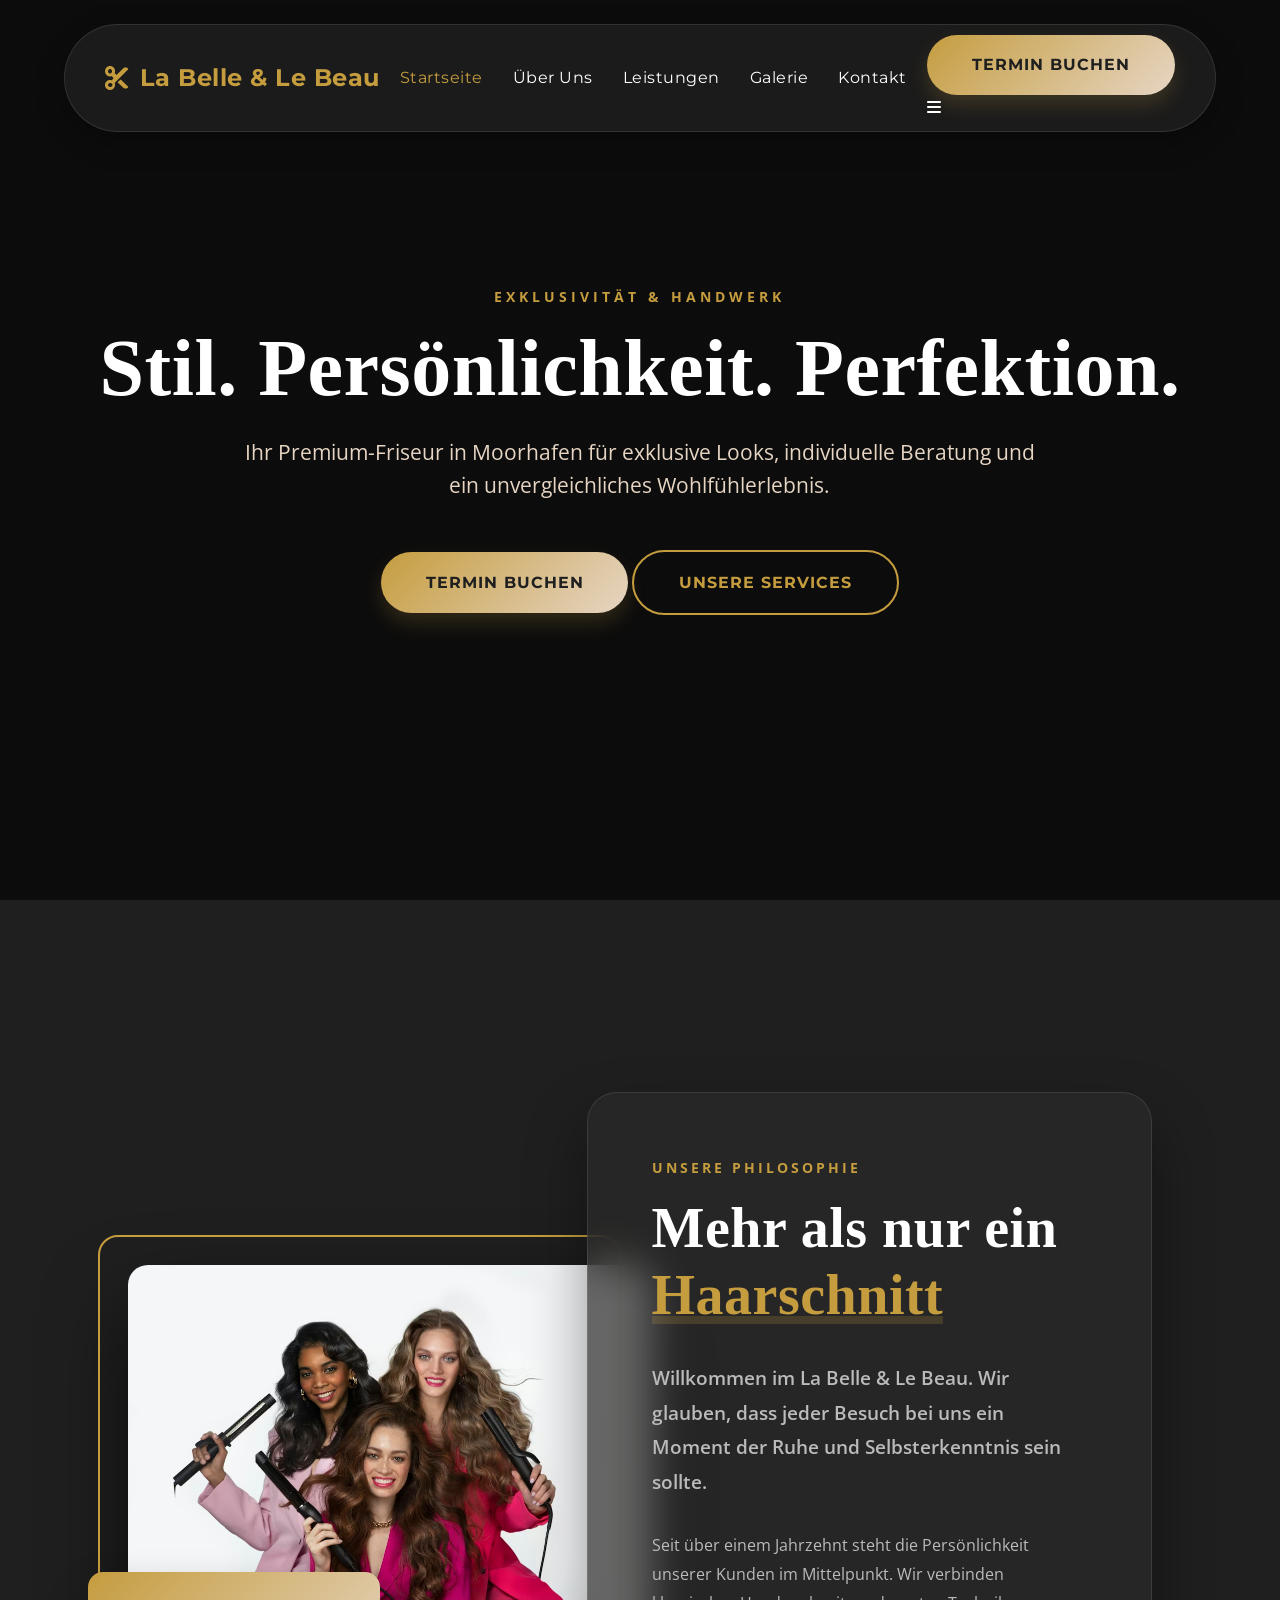
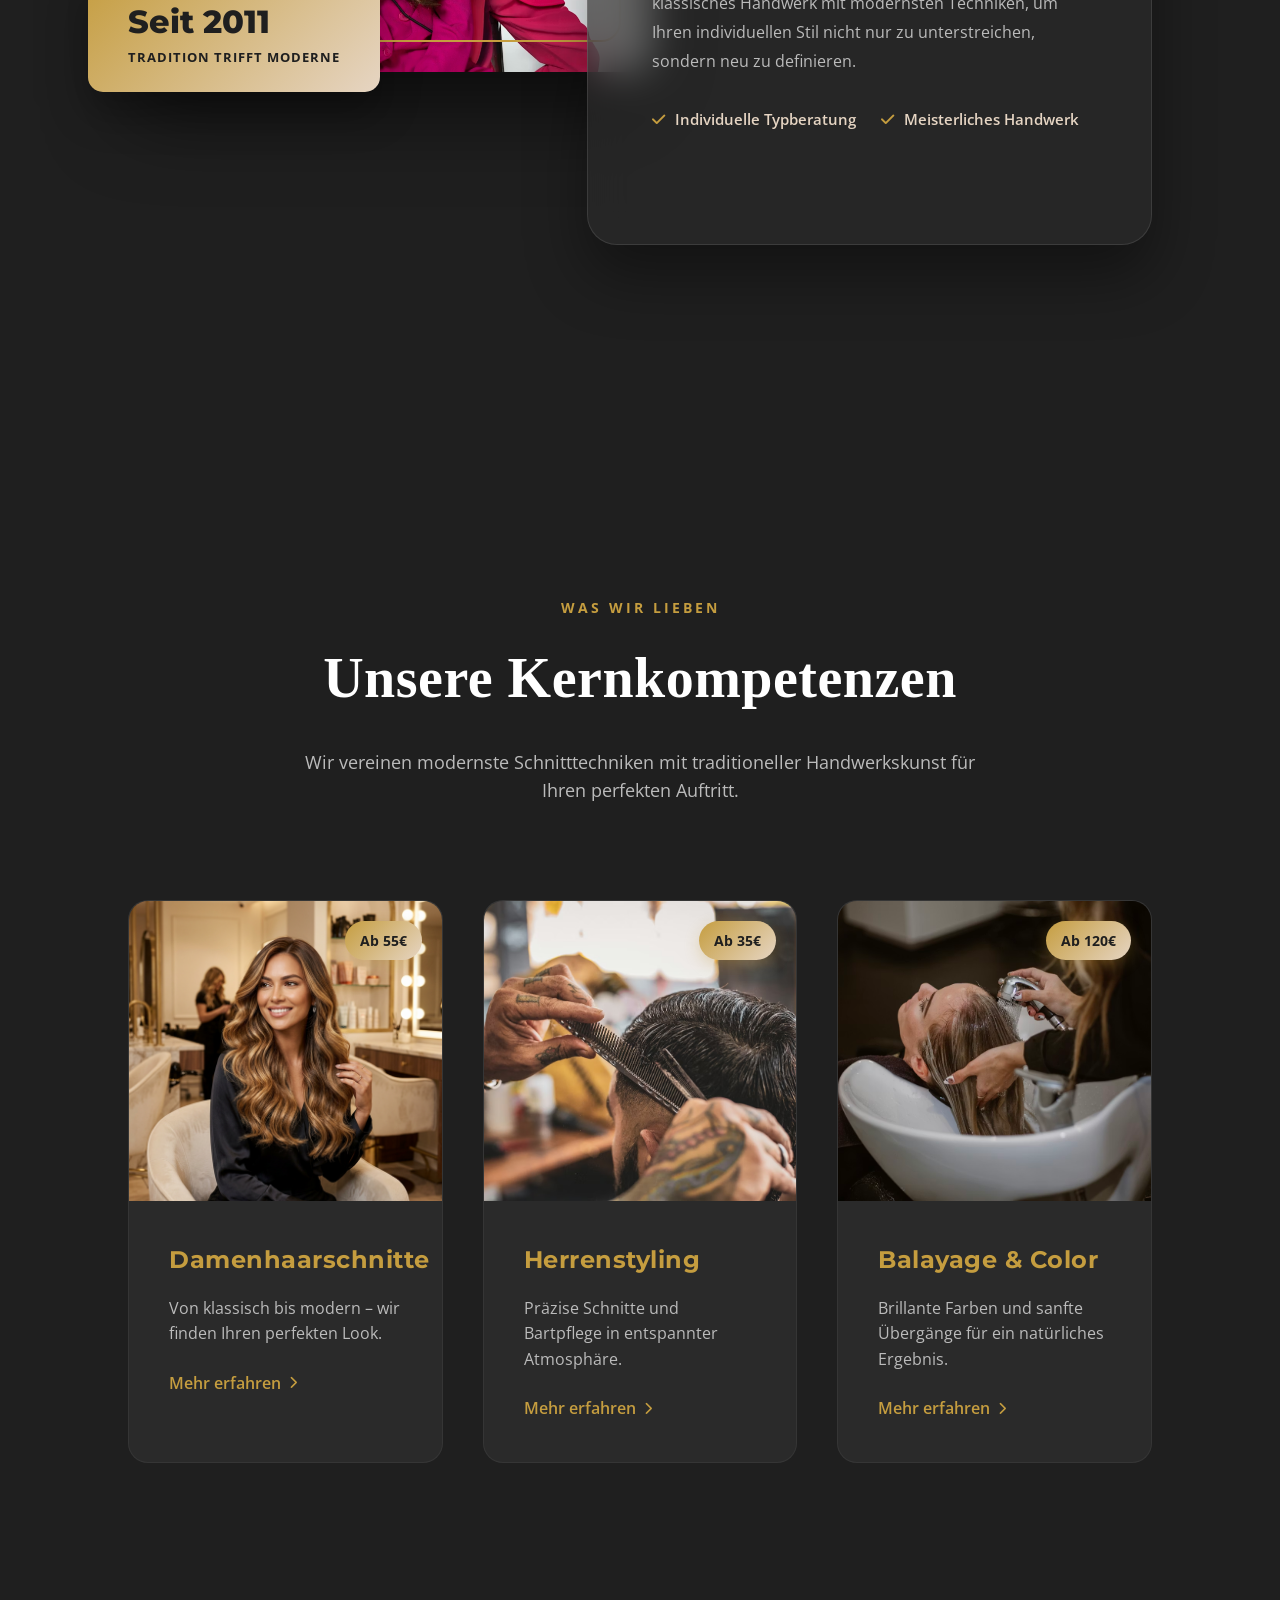
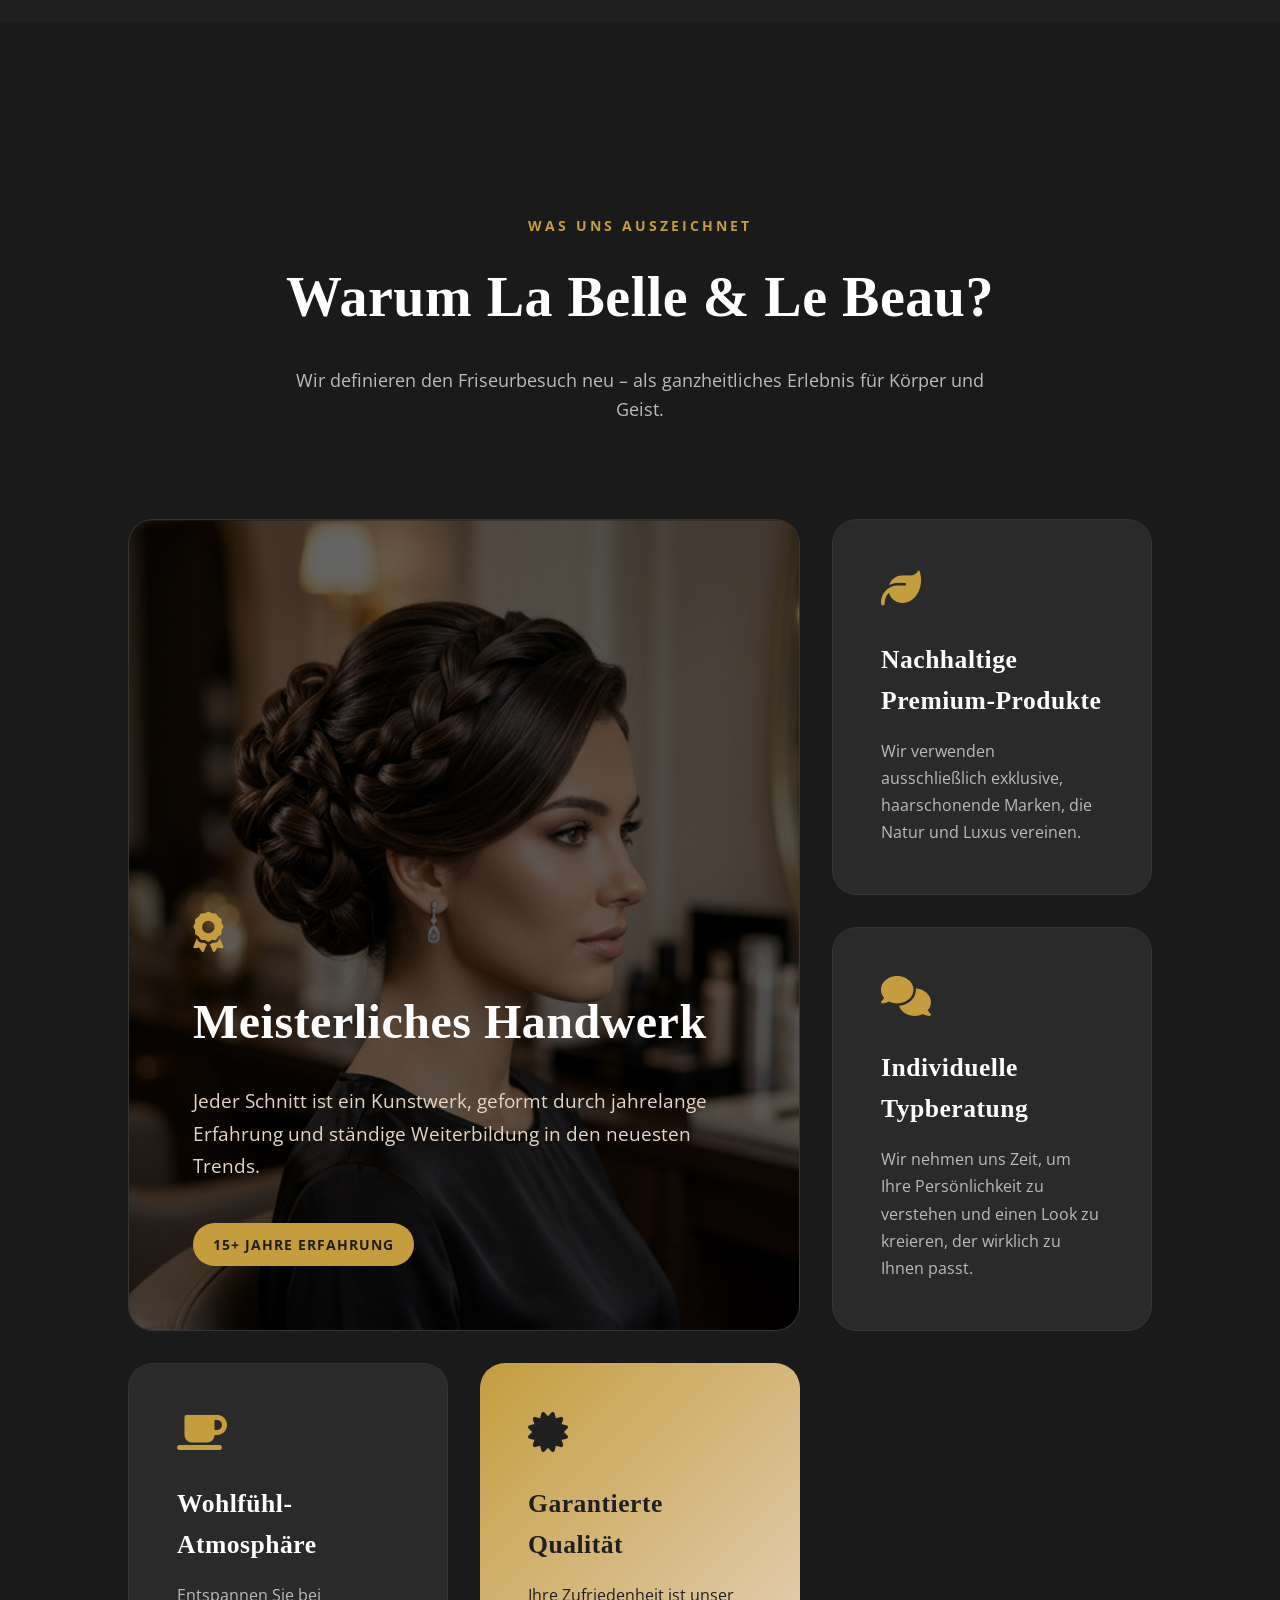
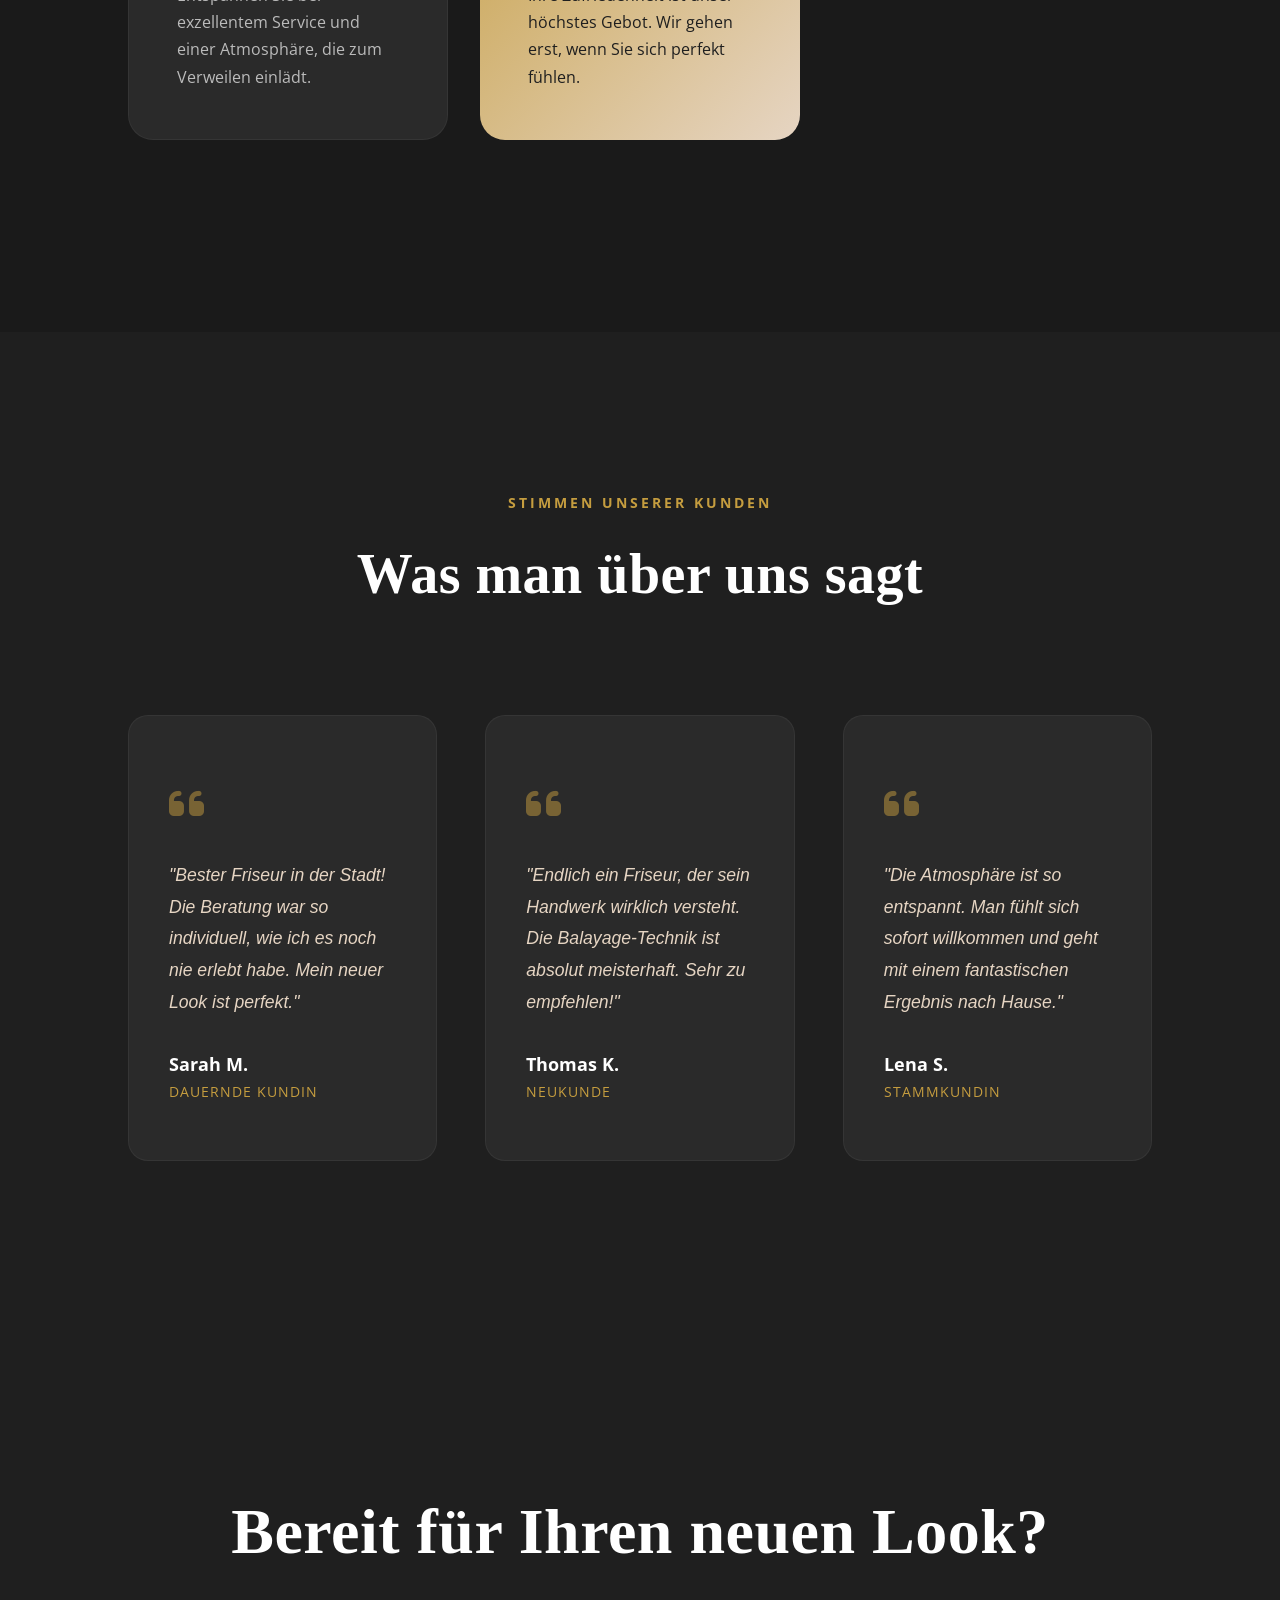
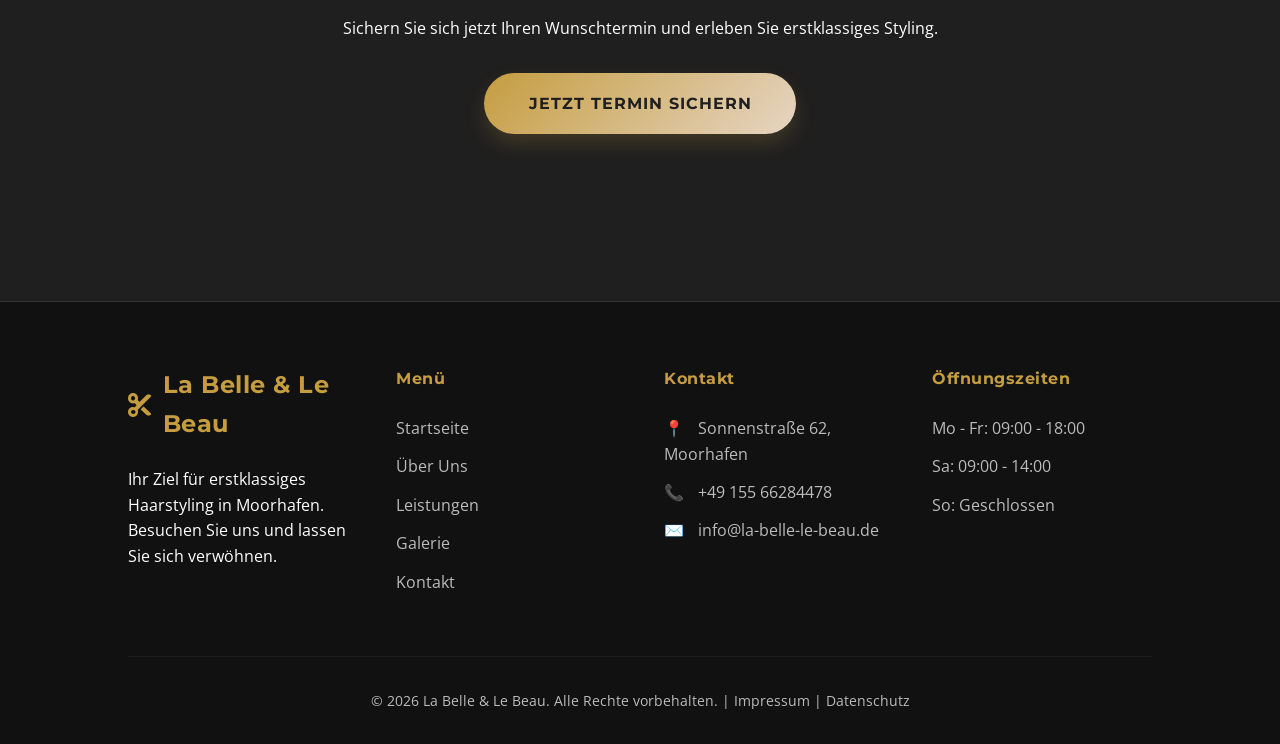
==== commit 9bf670f7: "Update hero images on index, ueber-uns, leistungen, galerie, and kontakt pages" ====
--- a/index.html
+++ b/index.html
@@ -1,4 +1,4 @@
-﻿<!DOCTYPE html>
+<!DOCTYPE html>
 <html lang="de">
 
 <head>
@@ -66,7 +66,7 @@
             <div class="about-container">
                 <div class="about-image-wrapper">
                     <div class="about-img-main">
-                        <img src="images/hero-main.png" alt="Salon Ambiente">
+                        <img src="images/photo-1711504040144-d68ce9e30cbe.avif" alt="Salon Ambiente">
                         <div class="about-img-deco"></div>
                     </div>
                     <div class="about-experience">
@@ -116,13 +116,13 @@
                     <div class="showcase-info">
                         <h4>Damenhaarschnitte</h4>
                         <p>Von klassisch bis modern – wir finden Ihren perfekten Look.</p>
-                        <a href="leistungen.html?service=damen" class="text-link">Mehr erfahren <i
-                                class="fas fa-chevron-right"></i></a>
+                        <a href="leistungen.html?service=damen" class="text-link">Mehr erfahren
+                            <i class="fas fa-chevron-right"></i></a>
                     </div>
                 </div>
                 <div class="showcase-card">
                     <div class="showcase-img">
-                        <img src="images/men-style.png" alt="Herrenstyling">
+                        <img src="images/photo-1599351430140-c70f0250bd70.avif" alt="Herrenstyling">
                         <div class="showcase-overlay">
                             <span>Ab 35€</span>
                         </div>
@@ -136,7 +136,7 @@
                 </div>
                 <div class="showcase-card">
                     <div class="showcase-img">
-                        <img src="images/balayage-final.png" alt="Coloration">
+                        <img src="images/photo-1634449571010-02389ed0f9b0.avif" alt="Coloration">
                         <div class="showcase-overlay">
                             <span>Ab 120€</span>
                         </div>
--- a/css/styles.css
+++ b/css/styles.css
@@ -119,7 +119,7 @@
     background: rgba(31, 31, 31, 0.85);
     backdrop-filter: blur(12px);
     -webkit-backdrop-filter: blur(12px);
-    padding: 1rem 3rem;
+    padding: 0.6rem 2.5rem;
     border-radius: 100px;
     display: flex;
     justify-content: space-between;
@@ -131,7 +131,7 @@
 }
 
 .logo {
-    font-size: 1.8rem;
+    font-size: 1.5rem;
     font-weight: 700;
     color: var(--accent-gold);
     display: flex;
@@ -142,6 +142,7 @@
 nav ul {
     display: flex;
     gap: 30px;
+    align-items: center;
 }
 
 nav ul li a:hover {
@@ -155,7 +156,7 @@
 /* Hero Section */
 .hero {
     height: 100vh;
-    background: linear-gradient(rgba(0, 0, 0, 0.6), rgba(0, 0, 0, 0.6)), url('../images/hero-main.png');
+    background: linear-gradient(rgba(0, 0, 0, 0.6), rgba(0, 0, 0, 0.6)), url('https://images.unsplash.com/photo-1712641966810-611ff1503c6d?q=80&w=1130&auto=format&fit=crop&ixlib=rb-4.1.0&ixid=M3wxMjA3fDB8MHxwaG90by1wYWdlfHx8fGVufDB8fHx8fA%3D%3D');
     background-size: cover;
     background-position: center;
     display: flex;
@@ -182,6 +183,7 @@
     font-family: var(--serif-font);
     line-height: 1.1;
     animation: fadeInUp 1s ease;
+    word-wrap: break-word; /* Prevent overflow on extra small screens */
 }
 
 .hero-content p {
@@ -242,7 +244,7 @@
 
 .about-experience {
     position: absolute;
-    top: 40px;
+    bottom: -20px;
     left: -40px;
     background: var(--gold-gradient);
     color: var(--text-dark);
@@ -767,7 +769,7 @@
 
 /* CTA Section */
 .cta-section {
-    background: linear-gradient(rgba(0, 0, 0, 0.8), rgba(0, 0, 0, 0.8)), url('../images/salon-interior.png');
+    background: linear-gradient(rgba(0, 0, 0, 0.8), rgba(0, 0, 0, 0.8)), url('../images/photo-1711504040144-d68ce9e30cbe.avif');
     background-attachment: fixed;
     background-size: cover;
     background-position: center;
@@ -1193,7 +1195,8 @@
 /* Media Query: Tablets & General Mobile */
 @media (max-width: 1024px) {
     header {
-        padding: 0.8rem 2rem;
+        padding: 0.5rem 1.5rem;
+        width: 95%;
     }
 
     .hero-content h1 {
@@ -1234,6 +1237,16 @@
     /* Responsive Header & Menu */
     .nav-toggle {
         display: flex;
+        order: 2;
+    }
+
+    .btn-header {
+        display: none; /* Hide button on mobile to save space, or adjust if needed */
+    }
+
+    .nav-right {
+        gap: 15px;
+        order: 2;
     }
 
     nav#navMenu {
@@ -1386,7 +1399,7 @@
     }
 
     .hero-content h1 {
-        font-size: 2.5rem;
+        font-size: 2.2rem;
     }
 
     .hero-btns {
